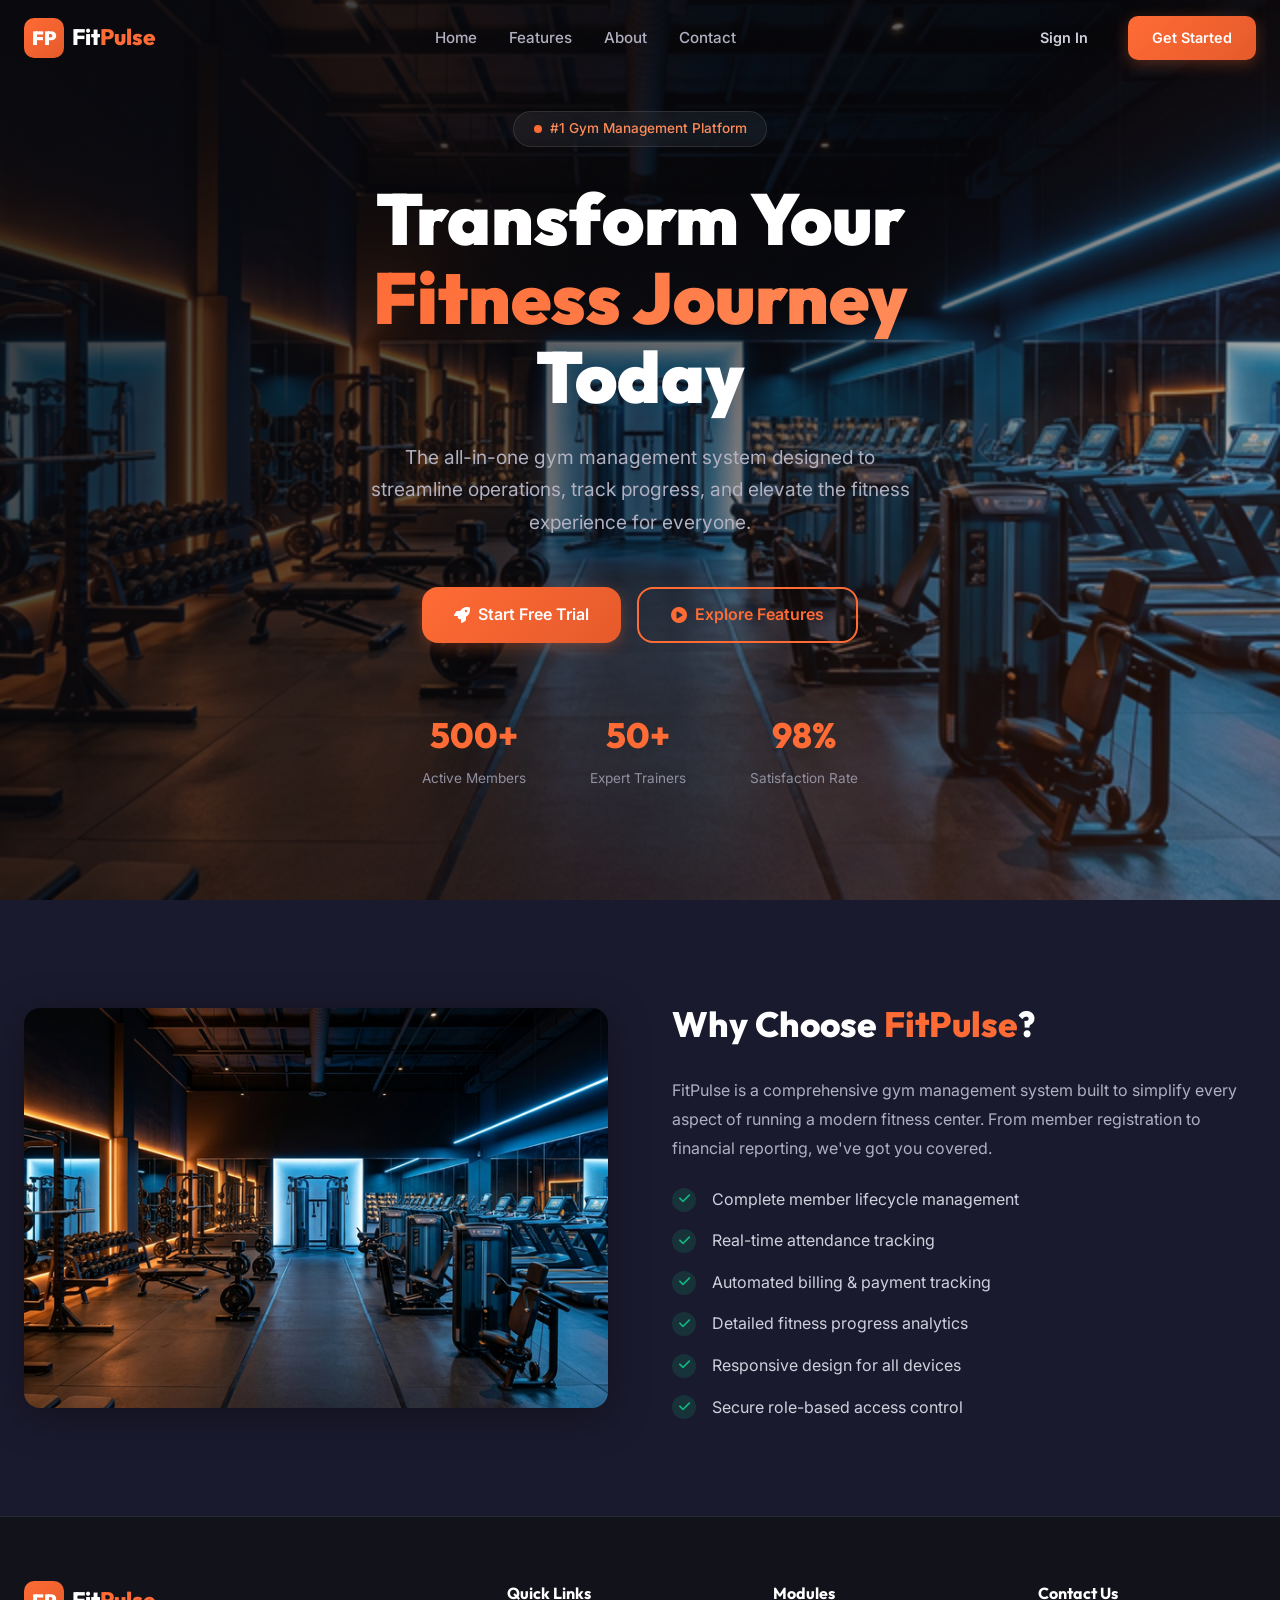
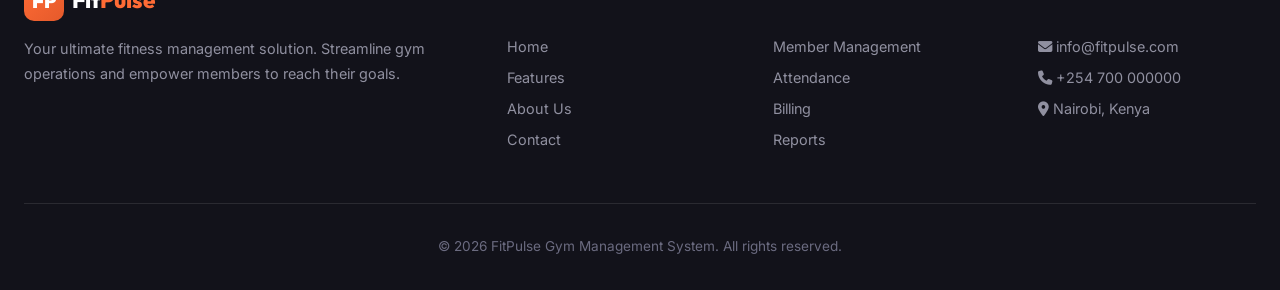
==== index.html @ 8d14059f "On branch main  Initial commit  Changes to be committed: 	new file:   .dockerignore 	new file:   .gi" ====
<!DOCTYPE html>
<html lang="en">

<head>
  <meta charset="UTF-8">
  <meta name="viewport" content="width=device-width, initial-scale=1.0">
  <meta name="description"
    content="FitPulse Gym Management System - Your ultimate fitness management platform. Track attendance, monitor calories, manage billing and more.">
  <title>FitPulse - Gym Management System</title>
  <link rel="stylesheet" href="css/style.css">
  <link rel="stylesheet" href="https://cdnjs.cloudflare.com/ajax/libs/font-awesome/6.5.1/css/all.min.css">
</head>

<body>

  <!-- ========== NAVBAR ========== -->
  <nav class="navbar" id="navbar">
    <div class="container">
      <a href="index.html" class="navbar-brand">
        <div class="logo-icon">FP</div>
        <span>Fit<span class="brand-accent">Pulse</span></span>
      </a>

      <div class="nav-links" id="navLinks">
        <a href="index.html">Home</a>
        <a href="features.html">Features</a>
        <a href="about.html">About</a>
        <a href="contact.html">Contact</a>
      </div>

      <div class="nav-auth" id="navAuth">
        <a href="auth/login.php" class="btn btn-ghost">Sign In</a>
        <a href="auth/register.php" class="btn btn-primary">Get Started</a>
      </div>

      <button class="hamburger" id="hamburger" aria-label="Toggle navigation">
        <span></span>
        <span></span>
        <span></span>
      </button>
    </div>
  </nav>

  <!-- ========== HERO SECTION ========== -->
  <section class="hero" id="home">
    <div class="hero-bg">
      <img src="assets/images/hero-bg.png" alt="Modern gym interior with premium equipment">
    </div>
    <div class="hero-overlay"></div>

    <div class="hero-content">
      <div class="hero-badge">
        <span class="dot"></span>
        #1 Gym Management Platform
      </div>

      <h1>Transform Your <span class="highlight">Fitness Journey</span> Today</h1>

      <p>The all-in-one gym management system designed to streamline operations, track progress, and elevate the fitness
        experience for everyone.</p>

      <div class="hero-buttons">
        <a href="auth/register.php" class="btn btn-primary btn-lg">
          <i class="fas fa-rocket"></i> Start Free Trial
        </a>
        <a href="#features" class="btn btn-outline btn-lg">
          <i class="fas fa-play-circle"></i> Explore Features
        </a>
      </div>

      <div class="hero-stats">
        <div class="hero-stat">
          <div class="number">500+</div>
          <div class="label">Active Members</div>
        </div>
        <div class="hero-stat">
          <div class="number">50+</div>
          <div class="label">Expert Trainers</div>
        </div>
        <div class="hero-stat">
          <div class="number">98%</div>
          <div class="label">Satisfaction Rate</div>
        </div>
      </div>
    </div>
  </section>

  <!-- ========== ABOUT SECTION ========== -->
  <section class="about" id="about">
    <div class="container">
      <div class="about-grid">
        <div class="about-image">
          <img src="assets/images/hero-bg.png" alt="Gym facility">
        </div>
        <div class="about-text">
          <h2>Why Choose <span class="highlight">FitPulse</span>?</h2>
          <p>FitPulse is a comprehensive gym management system built to simplify every aspect of running a modern
            fitness center. From member registration to financial reporting, we've got you covered.</p>

          <div class="about-list">
            <div class="about-list-item">
              <div class="check"><i class="fas fa-check"></i></div>
              <span>Complete member lifecycle management</span>
            </div>
            <div class="about-list-item">
              <div class="check"><i class="fas fa-check"></i></div>
              <span>Real-time attendance tracking</span>
            </div>
            <div class="about-list-item">
              <div class="check"><i class="fas fa-check"></i></div>
              <span>Automated billing & payment tracking</span>
            </div>
            <div class="about-list-item">
              <div class="check"><i class="fas fa-check"></i></div>
              <span>Detailed fitness progress analytics</span>
            </div>
            <div class="about-list-item">
              <div class="check"><i class="fas fa-check"></i></div>
              <span>Responsive design for all devices</span>
            </div>
            <div class="about-list-item">
              <div class="check"><i class="fas fa-check"></i></div>
              <span>Secure role-based access control</span>
            </div>
          </div>
        </div>
      </div>
    </div>
  </section>

  <!-- ========== FOOTER / CONTACT ========== -->
  <footer class="footer" id="contact">
    <div class="container">
      <div class="footer-grid">
        <div class="footer-brand">
          <a href="index.html" class="navbar-brand">
            <div class="logo-icon">FP</div>
            <span>Fit<span class="brand-accent">Pulse</span></span>
          </a>
          <p>Your ultimate fitness management solution. Streamline gym operations and empower members to reach their
            goals.</p>
        </div>

        <div class="footer-col">
          <h4>Quick Links</h4>
          <a href="index.html">Home</a>
          <a href="features.html">Features</a>
          <a href="about.html">About Us</a>
          <a href="contact.html">Contact</a>
        </div>

        <div class="footer-col">
          <h4>Modules</h4>
          <a href="#">Member Management</a>
          <a href="#">Attendance</a>
          <a href="#">Billing</a>
          <a href="#">Reports</a>
        </div>

        <div class="footer-col">
          <h4>Contact Us</h4>
          <a href="#"><i class="fas fa-envelope"></i> info@fitpulse.com</a>
          <a href="#"><i class="fas fa-phone"></i> +254 700 000000</a>
          <a href="#"><i class="fas fa-location-dot"></i> Nairobi, Kenya</a>
        </div>
      </div>

      <div class="footer-bottom">
        <p>&copy; 2026 FitPulse Gym Management System. All rights reserved.</p>
      </div>
    </div>
  </footer>

  <script src="js/main.js"></script>
</body>

</html>
---- css/style.css ----
/* ============================================
   GYM FITNESS MANAGEMENT SYSTEM
   Design System & Global Styles
   ============================================ */

/* ---------- Google Fonts ---------- */
@import url('https://fonts.googleapis.com/css2?family=Inter:wght@300;400;500;600;700;800;900&family=Outfit:wght@400;500;600;700;800;900&display=swap');

/* ---------- CSS Custom Properties ---------- */
:root {
  /* Primary palette */
  --primary: #ff6b35;
  --primary-dark: #e55a2b;
  --primary-light: #ff8c5a;
  --primary-glow: rgba(255, 107, 53, 0.3);

  /* Secondary palette */
  --secondary: #1a1a2e;
  --secondary-light: #16213e;
  --accent: #0f3460;

  /* Neutral palette */
  --dark: #0a0a0f;
  --dark-card: #12121a;
  --dark-surface: #1a1a2e;
  --gray-900: #1e1e2e;
  --gray-800: #2a2a3e;
  --gray-700: #3a3a4e;
  --gray-600: #4a4a5e;
  --gray-500: #6b6b80;
  --gray-400: #9090a0;
  --gray-300: #b0b0c0;
  --gray-200: #d0d0dd;
  --gray-100: #e8e8f0;
  --white: #ffffff;

  /* Status colors */
  --success: #10b981;
  --success-light: rgba(16, 185, 129, 0.15);
  --warning: #f59e0b;
  --warning-light: rgba(245, 158, 11, 0.15);
  --danger: #ef4444;
  --danger-light: rgba(239, 68, 68, 0.15);
  --info: #3b82f6;
  --info-light: rgba(59, 130, 246, 0.15);

  /* Typography */
  --font-display: 'Outfit', sans-serif;
  --font-body: 'Inter', sans-serif;

  /* Spacing */
  --space-xs: 0.25rem;
  --space-sm: 0.5rem;
  --space-md: 1rem;
  --space-lg: 1.5rem;
  --space-xl: 2rem;
  --space-2xl: 3rem;
  --space-3xl: 4rem;

  /* Border radius */
  --radius-sm: 6px;
  --radius-md: 10px;
  --radius-lg: 16px;
  --radius-xl: 24px;
  --radius-full: 50%;

  /* Shadows */
  --shadow-sm: 0 2px 8px rgba(0, 0, 0, 0.15);
  --shadow-md: 0 4px 20px rgba(0, 0, 0, 0.25);
  --shadow-lg: 0 8px 40px rgba(0, 0, 0, 0.35);
  --shadow-glow: 0 0 30px var(--primary-glow);

  /* Transitions */
  --transition-fast: 0.15s ease;
  --transition-base: 0.3s ease;
  --transition-slow: 0.5s ease;

  /* Glass */
  --glass-bg: rgba(255, 255, 255, 0.05);
  --glass-border: rgba(255, 255, 255, 0.1);
  --glass-bg-strong: rgba(255, 255, 255, 0.1);
}

/* ---------- Reset & Base ---------- */
*, *::before, *::after {
  margin: 0;
  padding: 0;
  box-sizing: border-box;
}

html {
  scroll-behavior: smooth;
  font-size: 16px;
}

body {
  font-family: var(--font-body);
  background: var(--dark);
  color: var(--gray-200);
  line-height: 1.6;
  overflow-x: hidden;
  -webkit-font-smoothing: antialiased;
}

a {
  text-decoration: none;
  color: inherit;
  transition: color var(--transition-fast);
}

img {
  max-width: 100%;
  display: block;
}

ul, ol {
  list-style: none;
}

button {
  cursor: pointer;
  border: none;
  outline: none;
  font-family: var(--font-body);
}

input, select, textarea {
  font-family: var(--font-body);
  outline: none;
}

/* ---------- Utility Classes ---------- */
.container {
  max-width: 1280px;
  margin: 0 auto;
  padding: 0 var(--space-lg);
}

.section-title {
  font-family: var(--font-display);
  font-size: 2.5rem;
  font-weight: 800;
  text-align: center;
  margin-bottom: var(--space-md);
  background: linear-gradient(135deg, var(--white), var(--primary-light));
  -webkit-background-clip: text;
  -webkit-text-fill-color: transparent;
  background-clip: text;
}

.section-subtitle {
  text-align: center;
  color: var(--gray-400);
  max-width: 600px;
  margin: 0 auto var(--space-3xl);
  font-size: 1.05rem;
}

/* ---------- NAVBAR ---------- */
.navbar {
  position: fixed;
  top: 0;
  left: 0;
  width: 100%;
  z-index: 1000;
  padding: var(--space-md) 0;
  transition: background var(--transition-base), padding var(--transition-base), box-shadow var(--transition-base);
}

.navbar.scrolled {
  background: rgba(10, 10, 15, 0.95);
  backdrop-filter: blur(20px);
  padding: var(--space-sm) 0;
  box-shadow: 0 2px 20px rgba(0, 0, 0, 0.5);
}

.navbar .container {
  display: flex;
  align-items: center;
  justify-content: space-between;
}

.navbar-brand {
  display: flex;
  align-items: center;
  gap: var(--space-sm);
}

.navbar-brand .logo-icon {
  width: 40px;
  height: 40px;
  background: linear-gradient(135deg, var(--primary), var(--primary-dark));
  border-radius: var(--radius-md);
  display: flex;
  align-items: center;
  justify-content: center;
  font-size: 1.2rem;
  color: var(--white);
  font-weight: 900;
  font-family: var(--font-display);
}

.navbar-brand span {
  font-family: var(--font-display);
  font-size: 1.4rem;
  font-weight: 800;
  color: var(--white);
}

.navbar-brand .brand-accent {
  color: var(--primary);
}

.nav-links {
  display: flex;
  align-items: center;
  gap: var(--space-xl);
}

.nav-links a {
  color: var(--gray-300);
  font-size: 0.95rem;
  font-weight: 500;
  position: relative;
  padding: var(--space-xs) 0;
}

.nav-links a::after {
  content: '';
  position: absolute;
  bottom: -2px;
  left: 0;
  width: 0;
  height: 2px;
  background: var(--primary);
  transition: width var(--transition-base);
}

.nav-links a:hover {
  color: var(--white);
}

.nav-links a:hover::after {
  width: 100%;
}

.nav-auth {
  display: flex;
  align-items: center;
  gap: var(--space-md);
}

.btn {
  display: inline-flex;
  align-items: center;
  justify-content: center;
  gap: var(--space-sm);
  padding: 0.65rem 1.5rem;
  border-radius: var(--radius-md);
  font-weight: 600;
  font-size: 0.9rem;
  transition: all var(--transition-base);
  white-space: nowrap;
}

.btn-ghost {
  color: var(--gray-200);
  background: transparent;
}

.btn-ghost:hover {
  color: var(--white);
  background: var(--glass-bg);
}

.btn-primary {
  background: linear-gradient(135deg, var(--primary), var(--primary-dark));
  color: var(--white);
  box-shadow: 0 4px 15px var(--primary-glow);
}

.btn-primary:hover {
  transform: translateY(-2px);
  box-shadow: 0 6px 25px var(--primary-glow);
}

.btn-outline {
  border: 2px solid var(--primary);
  color: var(--primary);
  background: transparent;
}

.btn-outline:hover {
  background: var(--primary);
  color: var(--white);
  transform: translateY(-2px);
}

.btn-lg {
  padding: 0.85rem 2rem;
  font-size: 1rem;
  border-radius: var(--radius-lg);
}

.btn-sm {
  padding: 0.45rem 1rem;
  font-size: 0.85rem;
}

.btn-success {
  background: var(--success);
  color: var(--white);
}

.btn-success:hover {
  background: #0d9668;
  transform: translateY(-1px);
}

.btn-danger {
  background: var(--danger);
  color: var(--white);
}

.btn-danger:hover {
  background: #dc2626;
  transform: translateY(-1px);
}

.btn-warning {
  background: var(--warning);
  color: var(--dark);
}

.btn-icon {
  width: 38px;
  height: 38px;
  padding: 0;
  border-radius: var(--radius-sm);
  background: var(--glass-bg);
  color: var(--gray-300);
  border: 1px solid var(--glass-border);
}

.btn-icon:hover {
  background: var(--glass-bg-strong);
  color: var(--white);
}

/* Hamburger */
.hamburger {
  display: none;
  flex-direction: column;
  gap: 5px;
  background: none;
  padding: var(--space-sm);
}

.hamburger span {
  width: 24px;
  height: 2px;
  background: var(--white);
  transition: all var(--transition-base);
}

.hamburger.active span:nth-child(1) {
  transform: rotate(45deg) translate(5px, 5px);
}

.hamburger.active span:nth-child(2) {
  opacity: 0;
}

.hamburger.active span:nth-child(3) {
  transform: rotate(-45deg) translate(5px, -5px);
}

/* ---------- HERO SECTION ---------- */
.hero {
  position: relative;
  min-height: 100vh;
  display: flex;
  align-items: center;
  justify-content: center;
  overflow: hidden;
}

.hero-bg {
  position: absolute;
  top: 0;
  left: 0;
  width: 100%;
  height: 100%;
  z-index: 0;
}

.hero-bg img {
  width: 100%;
  height: 100%;
  object-fit: cover;
}

.hero-overlay {
  position: absolute;
  top: 0;
  left: 0;
  width: 100%;
  height: 100%;
  background: linear-gradient(
    135deg,
    rgba(10, 10, 15, 0.85) 0%,
    rgba(10, 10, 15, 0.6) 50%,
    rgba(255, 107, 53, 0.15) 100%
  );
  z-index: 1;
}

.hero-content {
  position: relative;
  z-index: 2;
  text-align: center;
  max-width: 800px;
  padding: 0 var(--space-lg);
  animation: fadeInUp 1s ease;
}

.hero-badge {
  display: inline-flex;
  align-items: center;
  gap: var(--space-sm);
  background: var(--glass-bg);
  backdrop-filter: blur(10px);
  border: 1px solid var(--glass-border);
  padding: 0.4rem 1.2rem;
  border-radius: var(--radius-xl);
  font-size: 0.85rem;
  color: var(--primary-light);
  margin-bottom: var(--space-xl);
  font-weight: 500;
}

.hero-badge .dot {
  width: 8px;
  height: 8px;
  background: var(--primary);
  border-radius: 50%;
  animation: pulse 2s infinite;
}

.hero h1 {
  font-family: var(--font-display);
  font-size: 4.5rem;
  font-weight: 900;
  line-height: 1.1;
  margin-bottom: var(--space-lg);
  color: var(--white);
}

.hero h1 .highlight {
  background: linear-gradient(135deg, var(--primary), var(--primary-light));
  -webkit-background-clip: text;
  -webkit-text-fill-color: transparent;
  background-clip: text;
}

.hero p {
  font-size: 1.2rem;
  color: var(--gray-300);
  max-width: 550px;
  margin: 0 auto var(--space-2xl);
  line-height: 1.7;
}

.hero-buttons {
  display: flex;
  gap: var(--space-md);
  justify-content: center;
  flex-wrap: wrap;
}

.hero-stats {
  display: flex;
  gap: var(--space-3xl);
  justify-content: center;
  margin-top: var(--space-3xl);
}

.hero-stat {
  text-align: center;
}

.hero-stat .number {
  font-family: var(--font-display);
  font-size: 2.2rem;
  font-weight: 800;
  color: var(--primary);
}

.hero-stat .label {
  font-size: 0.85rem;
  color: var(--gray-400);
  margin-top: var(--space-xs);
}

/* ---------- FEATURES SECTION ---------- */
.features {
  padding: 6rem 0;
  background: var(--dark);
}

.features-grid {
  display: grid;
  grid-template-columns: repeat(3, 1fr);
  gap: var(--space-xl);
}

.feature-card {
  background: var(--dark-card);
  border: 1px solid var(--glass-border);
  border-radius: var(--radius-lg);
  padding: var(--space-2xl);
  transition: all var(--transition-base);
  position: relative;
  overflow: hidden;
}

.feature-card::before {
  content: '';
  position: absolute;
  top: 0;
  left: 0;
  width: 100%;
  height: 3px;
  background: linear-gradient(90deg, var(--primary), transparent);
  opacity: 0;
  transition: opacity var(--transition-base);
}

.feature-card:hover {
  transform: translateY(-5px);
  border-color: rgba(255, 107, 53, 0.3);
  box-shadow: var(--shadow-lg);
}

.feature-card:hover::before {
  opacity: 1;
}

.feature-icon {
  width: 56px;
  height: 56px;
  background: linear-gradient(135deg, var(--primary), var(--primary-dark));
  border-radius: var(--radius-md);
  display: flex;
  align-items: center;
  justify-content: center;
  font-size: 1.5rem;
  margin-bottom: var(--space-lg);
  box-shadow: 0 4px 15px var(--primary-glow);
}

.feature-card h3 {
  font-family: var(--font-display);
  font-size: 1.3rem;
  font-weight: 700;
  color: var(--white);
  margin-bottom: var(--space-sm);
}

.feature-card p {
  color: var(--gray-400);
  font-size: 0.95rem;
  line-height: 1.6;
}

/* ---------- ABOUT SECTION ---------- */
.about {
  padding: 6rem 0;
  background: var(--secondary);
}

.about-grid {
  display: grid;
  grid-template-columns: 1fr 1fr;
  gap: var(--space-3xl);
  align-items: center;
}

.about-image {
  border-radius: var(--radius-lg);
  overflow: hidden;
  box-shadow: var(--shadow-lg);
}

.about-image img {
  width: 100%;
  height: 400px;
  object-fit: cover;
}

.about-text h2 {
  font-family: var(--font-display);
  font-size: 2.2rem;
  font-weight: 800;
  color: var(--white);
  margin-bottom: var(--space-lg);
}

.about-text h2 .highlight {
  color: var(--primary);
}

.about-text p {
  color: var(--gray-300);
  line-height: 1.8;
  margin-bottom: var(--space-lg);
}

.about-list {
  display: grid;
  gap: var(--space-md);
}

.about-list-item {
  display: flex;
  align-items: center;
  gap: var(--space-md);
  color: var(--gray-200);
}

.about-list-item .check {
  width: 24px;
  height: 24px;
  background: var(--success-light);
  border-radius: var(--radius-full);
  display: flex;
  align-items: center;
  justify-content: center;
  color: var(--success);
  font-size: 0.8rem;
  flex-shrink: 0;
}

/* ---------- CONTACT / FOOTER ---------- */
.footer {
  padding: 4rem 0 2rem;
  background: var(--dark-card);
  border-top: 1px solid var(--glass-border);
}

.footer-grid {
  display: grid;
  grid-template-columns: 2fr 1fr 1fr 1fr;
  gap: var(--space-2xl);
  margin-bottom: var(--space-2xl);
}

.footer-brand p {
  color: var(--gray-400);
  margin-top: var(--space-md);
  line-height: 1.7;
  font-size: 0.9rem;
}

.footer-col h4 {
  font-family: var(--font-display);
  font-size: 1rem;
  font-weight: 700;
  color: var(--white);
  margin-bottom: var(--space-lg);
}

.footer-col a {
  display: block;
  color: var(--gray-400);
  padding: var(--space-xs) 0;
  font-size: 0.9rem;
}

.footer-col a:hover {
  color: var(--primary);
}

.footer-bottom {
  text-align: center;
  padding-top: var(--space-xl);
  border-top: 1px solid var(--glass-border);
  color: var(--gray-500);
  font-size: 0.85rem;
}

/* ---------- AUTH PAGES ---------- */
.auth-page {
  min-height: 100vh;
  display: flex;
  align-items: center;
  justify-content: center;
  background: var(--dark);
  padding: var(--space-xl);
  position: relative;
}

.auth-page::before {
  content: '';
  position: absolute;
  top: 0;
  right: 0;
  width: 50%;
  height: 100%;
  background: linear-gradient(135deg, rgba(255, 107, 53, 0.05), rgba(255, 107, 53, 0.02));
  clip-path: polygon(20% 0, 100% 0, 100% 100%, 0 100%);
}

.auth-card {
  background: var(--dark-card);
  border: 1px solid var(--glass-border);
  border-radius: var(--radius-xl);
  padding: var(--space-3xl);
  width: 100%;
  max-width: 480px;
  position: relative;
  z-index: 1;
  box-shadow: var(--shadow-lg);
}

.auth-card .auth-header {
  text-align: center;
  margin-bottom: var(--space-2xl);
}

.auth-card .auth-logo {
  width: 50px;
  height: 50px;
  background: linear-gradient(135deg, var(--primary), var(--primary-dark));
  border-radius: var(--radius-md);
  display: flex;
  align-items: center;
  justify-content: center;
  font-size: 1.5rem;
  color: var(--white);
  font-weight: 900;
  font-family: var(--font-display);
  margin: 0 auto var(--space-lg);
}

.auth-card h2 {
  font-family: var(--font-display);
  font-size: 1.8rem;
  font-weight: 800;
  color: var(--white);
  margin-bottom: var(--space-sm);
}

.auth-card .auth-subtitle {
  color: var(--gray-400);
  font-size: 0.95rem;
}

.form-group {
  margin-bottom: var(--space-lg);
}

.form-group label {
  display: block;
  font-size: 0.85rem;
  font-weight: 600;
  color: var(--gray-300);
  margin-bottom: var(--space-sm);
}

.form-control {
  width: 100%;
  padding: 0.75rem 1rem;
  background: var(--gray-900);
  border: 1px solid var(--gray-700);
  border-radius: var(--radius-md);
  color: var(--white);
  font-size: 0.95rem;
  transition: all var(--transition-fast);
}

.form-control:focus {
  border-color: var(--primary);
  box-shadow: 0 0 0 3px var(--primary-glow);
}

.form-control::placeholder {
  color: var(--gray-500);
}

select.form-control {
  appearance: none;
  background-image: url("data:image/svg+xml,%3Csvg xmlns='http://www.w3.org/2000/svg' width='12' height='12' fill='%236b6b80' viewBox='0 0 16 16'%3E%3Cpath d='M8 11L3 6h10l-5 5z'/%3E%3C/svg%3E");
  background-repeat: no-repeat;
  background-position: right 1rem center;
  padding-right: 2.5rem;
}

.form-row {
  display: grid;
  grid-template-columns: 1fr 1fr;
  gap: var(--space-md);
}

.form-footer {
  display: flex;
  justify-content: space-between;
  align-items: center;
  margin-bottom: var(--space-lg);
  font-size: 0.85rem;
}

.form-footer a {
  color: var(--primary);
  font-weight: 500;
}

.form-footer a:hover {
  color: var(--primary-light);
}

.auth-btn {
  width: 100%;
  padding: 0.85rem;
  border-radius: var(--radius-md);
  font-size: 1rem;
  font-weight: 700;
}

.auth-divider {
  text-align: center;
  margin: var(--space-xl) 0;
  color: var(--gray-500);
  font-size: 0.85rem;
  position: relative;
}

.auth-divider::before,
.auth-divider::after {
  content: '';
  position: absolute;
  top: 50%;
  width: 40%;
  height: 1px;
  background: var(--gray-700);
}

.auth-divider::before { left: 0; }
.auth-divider::after { right: 0; }

.auth-alt {
  text-align: center;
  color: var(--gray-400);
  font-size: 0.9rem;
}

.auth-alt a {
  color: var(--primary);
  font-weight: 600;
}

/* Alert messages */
.alert {
  padding: 0.75rem 1rem;
  border-radius: var(--radius-md);
  margin-bottom: var(--space-lg);
  font-size: 0.9rem;
  font-weight: 500;
  display: flex;
  align-items: center;
  gap: var(--space-sm);
}

.alert-success {
  background: var(--success-light);
  color: var(--success);
  border: 1px solid rgba(16, 185, 129, 0.3);
}

.alert-danger {
  background: var(--danger-light);
  color: var(--danger);
  border: 1px solid rgba(239, 68, 68, 0.3);
}

.alert-warning {
  background: var(--warning-light);
  color: var(--warning);
  border: 1px solid rgba(245, 158, 11, 0.3);
}

.alert-info {
  background: var(--info-light);
  color: var(--info);
  border: 1px solid rgba(59, 130, 246, 0.3);
}

/* ---------- DASHBOARD LAYOUT ---------- */
.dashboard {
  display: flex;
  min-height: 100vh;
}

.sidebar {
  width: 260px;
  background: var(--dark-card);
  border-right: 1px solid var(--glass-border);
  padding: var(--space-lg) 0;
  position: fixed;
  top: 0;
  left: 0;
  height: 100vh;
  overflow-y: auto;
  z-index: 100;
  transition: transform var(--transition-base);
}

.sidebar-brand {
  display: flex;
  align-items: center;
  gap: var(--space-sm);
  padding: 0 var(--space-lg);
  margin-bottom: var(--space-2xl);
}

.sidebar-brand .logo-icon {
  width: 36px;
  height: 36px;
  background: linear-gradient(135deg, var(--primary), var(--primary-dark));
  border-radius: var(--radius-sm);
  display: flex;
  align-items: center;
  justify-content: center;
  color: var(--white);
  font-weight: 900;
  font-family: var(--font-display);
  font-size: 1rem;
}

.sidebar-brand span {
  font-family: var(--font-display);
  font-weight: 700;
  color: var(--white);
  font-size: 1.1rem;
}

.sidebar-menu {
  padding: 0 var(--space-md);
}

.sidebar-label {
  font-size: 0.7rem;
  text-transform: uppercase;
  letter-spacing: 1.5px;
  color: var(--gray-500);
  padding: var(--space-md) var(--space-md) var(--space-sm);
  font-weight: 600;
}

.sidebar-link {
  display: flex;
  align-items: center;
  gap: var(--space-md);
  padding: 0.7rem var(--space-md);
  border-radius: var(--radius-md);
  color: var(--gray-400);
  font-size: 0.9rem;
  font-weight: 500;
  transition: all var(--transition-fast);
  margin-bottom: 2px;
}

.sidebar-link:hover {
  background: var(--glass-bg);
  color: var(--white);
}

.sidebar-link.active {
  background: linear-gradient(135deg, rgba(255, 107, 53, 0.15), rgba(255, 107, 53, 0.05));
  color: var(--primary);
  font-weight: 600;
}

.sidebar-link .icon {
  width: 20px;
  text-align: center;
  font-size: 1rem;
}

.sidebar-footer {
  position: absolute;
  bottom: 0;
  left: 0;
  width: 100%;
  padding: var(--space-lg);
  border-top: 1px solid var(--glass-border);
}

.sidebar-user {
  display: flex;
  align-items: center;
  gap: var(--space-md);
}

.sidebar-user .avatar {
  width: 36px;
  height: 36px;
  background: linear-gradient(135deg, var(--primary), var(--primary-dark));
  border-radius: var(--radius-full);
  display: flex;
  align-items: center;
  justify-content: center;
  color: var(--white);
  font-weight: 700;
  font-size: 0.85rem;
}

.sidebar-user .user-info .name {
  font-size: 0.85rem;
  font-weight: 600;
  color: var(--white);
}

.sidebar-user .user-info .role {
  font-size: 0.75rem;
  color: var(--gray-500);
}

/* Main Content */
.main-content {
  flex: 1;
  margin-left: 260px;
  padding: var(--space-xl) var(--space-2xl);
  min-height: 100vh;
}

.main-header {
  display: flex;
  align-items: center;
  justify-content: space-between;
  margin-bottom: var(--space-2xl);
}

.main-header h1 {
  font-family: var(--font-display);
  font-size: 1.8rem;
  font-weight: 800;
  color: var(--white);
}

.main-header p {
  color: var(--gray-400);
  font-size: 0.9rem;
  margin-top: var(--space-xs);
}

.sidebar-toggle {
  display: none;
  width: 40px;
  height: 40px;
  background: var(--dark-card);
  border: 1px solid var(--glass-border);
  border-radius: var(--radius-sm);
  color: var(--white);
  font-size: 1.2rem;
  align-items: center;
  justify-content: center;
  cursor: pointer;
}

/* ---------- DASHBOARD CARDS ---------- */
.stats-grid {
  display: grid;
  grid-template-columns: repeat(4, 1fr);
  gap: var(--space-lg);
  margin-bottom: var(--space-2xl);
}

.stat-card {
  background: var(--dark-card);
  border: 1px solid var(--glass-border);
  border-radius: var(--radius-lg);
  padding: var(--space-xl);
  transition: all var(--transition-base);
}

.stat-card:hover {
  transform: translateY(-3px);
  box-shadow: var(--shadow-md);
}

.stat-card .stat-header {
  display: flex;
  align-items: center;
  justify-content: space-between;
  margin-bottom: var(--space-md);
}

.stat-card .stat-icon {
  width: 44px;
  height: 44px;
  border-radius: var(--radius-md);
  display: flex;
  align-items: center;
  justify-content: center;
  font-size: 1.2rem;
}

.stat-icon.orange {
  background: rgba(255, 107, 53, 0.15);
  color: var(--primary);
}

.stat-icon.green {
  background: var(--success-light);
  color: var(--success);
}

.stat-icon.blue {
  background: var(--info-light);
  color: var(--info);
}

.stat-icon.yellow {
  background: var(--warning-light);
  color: var(--warning);
}

.stat-card .stat-value {
  font-family: var(--font-display);
  font-size: 2rem;
  font-weight: 800;
  color: var(--white);
}

.stat-card .stat-label {
  font-size: 0.85rem;
  color: var(--gray-400);
  margin-top: var(--space-xs);
}

.stat-card .stat-change {
  font-size: 0.8rem;
  font-weight: 600;
  margin-top: var(--space-sm);
}

.stat-change.positive {
  color: var(--success);
}

.stat-change.negative {
  color: var(--danger);
}

/* ---------- DATA TABLE ---------- */
.card {
  background: var(--dark-card);
  border: 1px solid var(--glass-border);
  border-radius: var(--radius-lg);
  overflow: hidden;
}

.card-header {
  display: flex;
  align-items: center;
  justify-content: space-between;
  padding: var(--space-lg) var(--space-xl);
  border-bottom: 1px solid var(--glass-border);
}

.card-header h3 {
  font-family: var(--font-display);
  font-size: 1.1rem;
  font-weight: 700;
  color: var(--white);
}

.card-body {
  padding: var(--space-xl);
}

.card-body.no-padding {
  padding: 0;
}

.data-table {
  width: 100%;
  border-collapse: collapse;
}

.data-table th {
  text-align: left;
  padding: 0.85rem var(--space-xl);
  font-size: 0.8rem;
  font-weight: 600;
  text-transform: uppercase;
  letter-spacing: 0.5px;
  color: var(--gray-400);
  background: var(--gray-900);
  border-bottom: 1px solid var(--glass-border);
}

.data-table td {
  padding: 0.85rem var(--space-xl);
  font-size: 0.9rem;
  color: var(--gray-200);
  border-bottom: 1px solid rgba(255, 255, 255, 0.04);
}

.data-table tbody tr:hover {
  background: var(--glass-bg);
}

.data-table .user-cell {
  display: flex;
  align-items: center;
  gap: var(--space-md);
}

.data-table .user-avatar {
  width: 34px;
  height: 34px;
  border-radius: var(--radius-full);
  background: linear-gradient(135deg, var(--primary), var(--primary-dark));
  display: flex;
  align-items: center;
  justify-content: center;
  color: var(--white);
  font-weight: 700;
  font-size: 0.8rem;
}

.badge {
  display: inline-flex;
  align-items: center;
  padding: 0.25rem 0.75rem;
  border-radius: var(--radius-xl);
  font-size: 0.75rem;
  font-weight: 600;
}

.badge-success { background: var(--success-light); color: var(--success); }
.badge-warning { background: var(--warning-light); color: var(--warning); }
.badge-danger { background: var(--danger-light); color: var(--danger); }
.badge-info { background: var(--info-light); color: var(--info); }

/* Search & Filters */
.search-bar {
  display: flex;
  align-items: center;
  gap: var(--space-md);
}

.search-input {
  display: flex;
  align-items: center;
  gap: var(--space-sm);
  background: var(--gray-900);
  border: 1px solid var(--gray-700);
  border-radius: var(--radius-md);
  padding: 0.5rem 1rem;
}

.search-input input {
  background: none;
  border: none;
  color: var(--white);
  font-size: 0.9rem;
  width: 200px;
}

.search-input .icon {
  color: var(--gray-500);
}

/* ---------- MODAL ---------- */
.modal-overlay {
  display: none;
  position: fixed;
  top: 0;
  left: 0;
  width: 100%;
  height: 100%;
  background: rgba(0, 0, 0, 0.7);
  backdrop-filter: blur(5px);
  z-index: 1000;
  align-items: center;
  justify-content: center;
}

.modal-overlay.active {
  display: flex;
}

.modal {
  background: var(--dark-card);
  border: 1px solid var(--glass-border);
  border-radius: var(--radius-xl);
  width: 100%;
  max-width: 550px;
  max-height: 90vh;
  overflow-y: auto;
  box-shadow: var(--shadow-lg);
}

.modal-header {
  display: flex;
  align-items: center;
  justify-content: space-between;
  padding: var(--space-xl);
  border-bottom: 1px solid var(--glass-border);
}

.modal-header h3 {
  font-family: var(--font-display);
  font-size: 1.2rem;
  font-weight: 700;
  color: var(--white);
}

.modal-close {
  width: 32px;
  height: 32px;
  display: flex;
  align-items: center;
  justify-content: center;
  background: var(--glass-bg);
  border-radius: var(--radius-sm);
  color: var(--gray-400);
  cursor: pointer;
  border: none;
  font-size: 1.1rem;
  transition: all var(--transition-fast);
}

.modal-close:hover {
  background: var(--danger);
  color: var(--white);
}

.modal-body {
  padding: var(--space-xl);
}

.modal-footer {
  display: flex;
  justify-content: flex-end;
  gap: var(--space-md);
  padding: var(--space-lg) var(--space-xl);
  border-top: 1px solid var(--glass-border);
}

/* ---------- CHARTS CONTAINER ---------- */
.charts-grid {
  display: grid;
  grid-template-columns: repeat(2, 1fr);
  gap: var(--space-xl);
  margin-bottom: var(--space-2xl);
}

.chart-container {
  padding: var(--space-lg);
}

/* ---------- PAGINATION ---------- */
.pagination {
  display: flex;
  justify-content: center;
  align-items: center;
  gap: var(--space-sm);
  padding: var(--space-xl);
}

.pagination button {
  width: 36px;
  height: 36px;
  border-radius: var(--radius-sm);
  background: var(--glass-bg);
  border: 1px solid var(--glass-border);
  color: var(--gray-400);
  font-size: 0.85rem;
  transition: all var(--transition-fast);
}

.pagination button:hover,
.pagination button.active {
  background: var(--primary);
  color: var(--white);
  border-color: var(--primary);
}

/* ---------- ANIMATIONS ---------- */
@keyframes fadeInUp {
  from {
    opacity: 0;
    transform: translateY(30px);
  }
  to {
    opacity: 1;
    transform: translateY(0);
  }
}

@keyframes fadeIn {
  from { opacity: 0; }
  to { opacity: 1; }
}

@keyframes pulse {
  0%, 100% { opacity: 1; }
  50% { opacity: 0.4; }
}

@keyframes slideInLeft {
  from {
    opacity: 0;
    transform: translateX(-20px);
  }
  to {
    opacity: 1;
    transform: translateX(0);
  }
}

.animate-in {
  animation: fadeInUp 0.6s ease forwards;
  opacity: 0;
}

/* ---------- RESPONSIVE ---------- */
@media (max-width: 1200px) {
  .stats-grid {
    grid-template-columns: repeat(2, 1fr);
  }
  .charts-grid {
    grid-template-columns: 1fr;
  }
}

@media (max-width: 992px) {
  .features-grid {
    grid-template-columns: repeat(2, 1fr);
  }
  .about-grid {
    grid-template-columns: 1fr;
    text-align: center;
  }
  .footer-grid {
    grid-template-columns: 1fr 1fr;
    gap: var(--space-xl);
  }
  .hero h1 {
    font-size: 3.2rem;
  }
  /* Dashboard responsive */
  .sidebar {
    transform: translateX(-100%);
  }
  .sidebar.active {
    transform: translateX(0);
  }
  .main-content {
    margin-left: 0;
    padding: var(--space-lg);
  }
  .sidebar-toggle {
    display: flex;
  }
}

@media (max-width: 768px) {
  .nav-links, .nav-auth {
    display: none;
  }
  .hamburger {
    display: flex;
  }
  .nav-links.active {
    display: flex;
    flex-direction: column;
    position: absolute;
    top: 100%;
    left: 0;
    width: 100%;
    background: rgba(10, 10, 15, 0.98);
    backdrop-filter: blur(20px);
    padding: var(--space-xl) var(--space-xl) var(--space-sm);
    gap: var(--space-lg);
    border-bottom: none;
  }
  .nav-auth.active {
    display: flex;
    flex-direction: column;
    position: absolute;
    top: 100%;
    left: 0;
    width: 100%;
    background: rgba(10, 10, 15, 0.98);
    backdrop-filter: blur(20px);
    padding: var(--space-sm) var(--space-xl) var(--space-xl);
    gap: var(--space-sm);
    border-bottom: 1px solid var(--glass-border);
    margin-top: 0;
    z-index: 999;
  }
  .nav-links.active ~ .nav-auth.active {
    top: auto;
  }
  .hero h1 {
    font-size: 2.5rem;
  }
  .hero p {
    font-size: 1rem;
  }
  .hero-stats {
    gap: var(--space-xl);
  }
  .hero-stat .number {
    font-size: 1.6rem;
  }
  .features-grid {
    grid-template-columns: 1fr;
  }
  .section-title {
    font-size: 2rem;
  }
  .stats-grid {
    grid-template-columns: 1fr;
  }
  .footer-grid {
    grid-template-columns: 1fr;
  }
  .form-row {
    grid-template-columns: 1fr;
  }
  .main-header {
    flex-wrap: wrap;
    gap: var(--space-md);
  }
  .data-table {
    font-size: 0.8rem;
  }
  .data-table th, .data-table td {
    padding: 0.7rem var(--space-md);
  }
}

@media (max-width: 480px) {
  .hero h1 {
    font-size: 2rem;
  }
  .hero-buttons {
    flex-direction: column;
    align-items: center;
  }
  .hero-stats {
    flex-direction: column;
    gap: var(--space-lg);
  }
  .auth-card {
    padding: var(--space-xl);
  }
}

/* ---------- STEP WIZARD (Forgot Password) ---------- */
.step-wizard {
  display: flex;
  justify-content: center;
  gap: var(--space-xl);
  margin-bottom: var(--space-2xl);
}

.step {
  display: flex;
  align-items: center;
  gap: var(--space-sm);
  color: var(--gray-500);
  font-size: 0.85rem;
  font-weight: 500;
}

.step .step-number {
  width: 28px;
  height: 28px;
  border-radius: var(--radius-full);
  border: 2px solid var(--gray-600);
  display: flex;
  align-items: center;
  justify-content: center;
  font-size: 0.8rem;
  font-weight: 700;
}

.step.active .step-number {
  background: var(--primary);
  border-color: var(--primary);
  color: var(--white);
}

.step.active {
  color: var(--white);
}

.step.completed .step-number {
  background: var(--success);
  border-color: var(--success);
  color: var(--white);
}

.step-content {
  display: none;
}

.step-content.active {
  display: block;
  animation: fadeIn 0.4s ease;
}

/* ---------- MISC ---------- */
.text-center { text-align: center; }
.text-right { text-align: right; }
.mt-1 { margin-top: var(--space-md); }
.mt-2 { margin-top: var(--space-xl); }
.mb-1 { margin-bottom: var(--space-md); }
.mb-2 { margin-bottom: var(--space-xl); }
.d-flex { display: flex; }
.align-center { align-items: center; }
.justify-between { justify-content: space-between; }
.gap-1 { gap: var(--space-md); }
.gap-2 { gap: var(--space-xl); }
.w-full { width: 100%; }

.empty-state {
  text-align: center;
  padding: var(--space-3xl);
  color: var(--gray-500);
}

.empty-state .icon {
  font-size: 3rem;
  margin-bottom: var(--space-lg);
  opacity: 0.5;
}

.empty-state h3 {
  color: var(--gray-300);
  font-family: var(--font-display);
  margin-bottom: var(--space-sm);
}

/* ============================================
   SUBPAGES — About, Features, Contact
   ============================================ */

/* ---------- Active Nav Link ---------- */
.nav-active {
  color: var(--primary) !important;
}
.nav-active::after {
  width: 100% !important;
}

/* ---------- PAGE HERO (shared base) ---------- */
.page-hero {
  position: relative;
  min-height: 55vh;
  display: flex;
  align-items: center;
  justify-content: center;
  overflow: hidden;
}
.page-hero-sm {
  min-height: 45vh;
}
.page-hero-bg {
  position: absolute;
  top: 0; left: 0;
  width: 100%; height: 100%;
  z-index: 0;
}
.page-hero-bg img {
  width: 100%; height: 100%;
  object-fit: cover;
}
.page-hero-overlay {
  position: absolute;
  top: 0; left: 0;
  width: 100%; height: 100%;
  background: linear-gradient(
    135deg,
    rgba(10,10,15,0.88) 0%,
    rgba(10,10,15,0.7) 50%,
    rgba(255,107,53,0.12) 100%
  );
  z-index: 1;
}
.page-hero-content {
  position: relative;
  z-index: 2;
  text-align: center;
  max-width: 700px;
  padding: 6rem var(--space-lg) 3rem;
  animation: fadeInUp 0.8s ease;
}
.page-hero-content h1 {
  font-family: var(--font-display);
  font-size: 3.5rem;
  font-weight: 900;
  color: var(--white);
  margin-bottom: var(--space-md);
  line-height: 1.15;
}
.page-hero-content h1 .highlight {
  background: linear-gradient(135deg, var(--primary), var(--primary-light));
  -webkit-background-clip: text;
  -webkit-text-fill-color: transparent;
  background-clip: text;
}
.page-hero-content p {
  font-size: 1.1rem;
  color: var(--gray-300);
  line-height: 1.7;
}

/* ---------- UNIQUE PAGE HERO BACKGROUNDS ---------- */
/* Features page — deep purple to warm orange */
.page-hero--features {
  background: linear-gradient(
    135deg,
    #0f0c29 0%,
    #302b63 40%,
    #24243e 70%,
    rgba(255,107,53,0.25) 100%
  );
}
.page-hero--features .page-hero-overlay {
  background: linear-gradient(
    160deg,
    rgba(15,12,41,0.6) 0%,
    rgba(48,43,99,0.4) 40%,
    rgba(255,107,53,0.08) 100%
  );
}

/* About page — teal to dark */
.page-hero--about {
  background: linear-gradient(
    135deg,
    #0a0a0f 0%,
    #0d3b3b 35%,
    #1a4a4a 60%,
    rgba(16,185,129,0.2) 100%
  );
}
.page-hero--about .page-hero-overlay {
  background: linear-gradient(
    160deg,
    rgba(10,10,15,0.5) 0%,
    rgba(13,59,59,0.3) 40%,
    rgba(16,185,129,0.06) 100%
  );
}

/* Contact page — steel-blue to dark */
.page-hero--contact {
  background: linear-gradient(
    135deg,
    #0a0a0f 0%,
    #0f2027 30%,
    #203a43 55%,
    rgba(59,130,246,0.2) 100%
  );
}
.page-hero--contact .page-hero-overlay {
  background: linear-gradient(
    160deg,
    rgba(10,10,15,0.5) 0%,
    rgba(15,32,39,0.3) 40%,
    rgba(59,130,246,0.06) 100%
  );
}

/* ---------- FEATURE OVERVIEW GRID ---------- */
.feature-overview {
  padding: 5rem 0;
  background: var(--secondary);
}
.feature-overview-grid {
  display: grid;
  grid-template-columns: repeat(3, 1fr);
  gap: var(--space-xl);
}
.feature-overview-card {
  background: var(--dark-card);
  border: 1px solid var(--glass-border);
  border-radius: var(--radius-lg);
  padding: var(--space-2xl);
  text-align: center;
  transition: all var(--transition-base);
  position: relative;
  overflow: hidden;
}
.feature-overview-card::before {
  content: '';
  position: absolute;
  top: 0; left: 0;
  width: 100%; height: 3px;
  background: linear-gradient(90deg, var(--primary), var(--primary-light));
  opacity: 0;
  transition: opacity var(--transition-base);
}
.feature-overview-card:hover {
  transform: translateY(-5px);
  border-color: rgba(255,107,53,0.3);
  box-shadow: var(--shadow-lg);
}
.feature-overview-card:hover::before { opacity: 1; }
.feature-overview-icon {
  width: 60px; height: 60px;
  background: linear-gradient(135deg, var(--primary), var(--primary-dark));
  border-radius: var(--radius-lg);
  display: flex; align-items: center; justify-content: center;
  font-size: 1.4rem; color: var(--white);
  margin: 0 auto var(--space-lg);
  box-shadow: 0 4px 15px var(--primary-glow);
}
.feature-overview-icon.attendance {
  background: linear-gradient(135deg, #8b5cf6, #6d28d9);
  box-shadow: 0 4px 15px rgba(139,92,246,0.3);
}
.feature-overview-icon.calories {
  background: linear-gradient(135deg, #f59e0b, #d97706);
  box-shadow: 0 4px 15px rgba(245,158,11,0.3);
}
.feature-overview-icon.billing {
  background: linear-gradient(135deg, var(--success), #0d9668);
  box-shadow: 0 4px 15px rgba(16,185,129,0.3);
}
.feature-overview-icon.reports {
  background: linear-gradient(135deg, var(--info), #2563eb);
  box-shadow: 0 4px 15px rgba(59,130,246,0.3);
}
.feature-overview-icon.security {
  background: linear-gradient(135deg, #ec4899, #be185d);
  box-shadow: 0 4px 15px rgba(236,72,153,0.3);
}
.feature-overview-card h4 {
  font-family: var(--font-display);
  font-size: 1.15rem; font-weight: 700;
  color: var(--white);
  margin-bottom: var(--space-sm);
}
.feature-overview-card p {
  color: var(--gray-400);
  font-size: 0.9rem;
  line-height: 1.7;
}

/* ---------- MAP CARD ---------- */
.map-card {
  background: var(--dark-card);
  border: 1px solid var(--glass-border);
  border-radius: var(--radius-lg);
  padding: var(--space-xl);
}
.map-card h4 {
  font-family: var(--font-display);
  font-size: 1.1rem; font-weight: 700;
  color: var(--white);
  margin-bottom: var(--space-lg);
  display: flex; align-items: center; gap: var(--space-sm);
}
.map-card h4 i { color: var(--info); }
.map-wrap {
  border-radius: var(--radius-md);
  overflow: hidden;
  border: 1px solid var(--glass-border);
}
.map-wrap iframe {
  display: block;
  width: 100%;
}

/* ---------- MISSION & VISION ---------- */
.mission-vision {
  padding: 5rem 0;
  background: var(--dark);
}
.mv-grid {
  display: grid;
  grid-template-columns: 1fr 1fr;
  gap: var(--space-xl);
}
.mv-card {
  background: var(--dark-card);
  border: 1px solid var(--glass-border);
  border-radius: var(--radius-lg);
  padding: var(--space-2xl) var(--space-xl);
  text-align: center;
  transition: all var(--transition-base);
  position: relative;
  overflow: hidden;
}
.mv-card::before {
  content: '';
  position: absolute;
  top: 0; left: 0;
  width: 100%; height: 3px;
  background: linear-gradient(90deg, var(--primary), var(--primary-light));
  opacity: 0;
  transition: opacity var(--transition-base);
}
.mv-card:hover {
  transform: translateY(-5px);
  border-color: rgba(255,107,53,0.3);
  box-shadow: var(--shadow-lg);
}
.mv-card:hover::before { opacity: 1; }
.mv-icon {
  width: 64px; height: 64px;
  background: linear-gradient(135deg, var(--primary), var(--primary-dark));
  border-radius: var(--radius-lg);
  display: flex; align-items: center; justify-content: center;
  font-size: 1.6rem; color: var(--white);
  margin: 0 auto var(--space-lg);
  box-shadow: 0 4px 15px var(--primary-glow);
}
.mv-icon.vision {
  background: linear-gradient(135deg, var(--info), #2563eb);
  box-shadow: 0 4px 15px rgba(59,130,246,0.3);
}
.mv-card h3 {
  font-family: var(--font-display);
  font-size: 1.4rem; font-weight: 700;
  color: var(--white);
  margin-bottom: var(--space-md);
}
.mv-card p {
  color: var(--gray-400);
  line-height: 1.8;
}

/* ---------- WHY CHOOSE US ---------- */
.about-why {
  padding: 5rem 0;
  background: var(--secondary);
}
.why-grid {
  display: grid;
  grid-template-columns: repeat(3, 1fr);
  gap: var(--space-xl);
}
.why-card {
  background: var(--dark-card);
  border: 1px solid var(--glass-border);
  border-radius: var(--radius-lg);
  padding: var(--space-xl);
  transition: all var(--transition-base);
}
.why-card:hover {
  transform: translateY(-4px);
  border-color: rgba(255,107,53,0.25);
  box-shadow: var(--shadow-md);
}
.why-icon {
  width: 48px; height: 48px;
  background: rgba(255,107,53,0.12);
  border-radius: var(--radius-md);
  display: flex; align-items: center; justify-content: center;
  color: var(--primary);
  font-size: 1.2rem;
  margin-bottom: var(--space-lg);
}
.why-card h4 {
  font-family: var(--font-display);
  font-size: 1.1rem; font-weight: 700;
  color: var(--white);
  margin-bottom: var(--space-sm);
}
.why-card p {
  color: var(--gray-400);
  font-size: 0.92rem;
  line-height: 1.7;
}

/* ---------- TEAM SECTION ---------- */
.team-section {
  padding: 5rem 0;
  background: var(--dark);
}
.team-grid {
  display: grid;
  grid-template-columns: repeat(3, 1fr);
  gap: var(--space-xl);
}
.team-card {
  background: var(--dark-card);
  border: 1px solid var(--glass-border);
  border-radius: var(--radius-lg);
  overflow: hidden;
  transition: all var(--transition-base);
}
.team-card:hover {
  transform: translateY(-5px);
  box-shadow: var(--shadow-lg);
  border-color: rgba(255,107,53,0.3);
}
.team-img {
  width: 100%; height: 280px;
  overflow: hidden;
}
.team-img img {
  width: 100%; height: 100%;
  object-fit: cover;
  transition: transform var(--transition-slow);
}
.team-card:hover .team-img img {
  transform: scale(1.06);
}
.team-info {
  padding: var(--space-xl);
  text-align: center;
}
.team-info h4 {
  font-family: var(--font-display);
  font-size: 1.2rem; font-weight: 700;
  color: var(--white);
  margin-bottom: var(--space-xs);
}
.team-role {
  display: inline-block;
  font-size: 0.82rem;
  color: var(--primary);
  font-weight: 600;
  margin-bottom: var(--space-md);
  background: rgba(255,107,53,0.12);
  padding: 0.2rem 0.8rem;
  border-radius: var(--radius-xl);
}
.team-info p {
  color: var(--gray-400);
  font-size: 0.9rem;
  line-height: 1.6;
  margin-bottom: var(--space-md);
}
.team-social {
  display: flex;
  justify-content: center;
  gap: var(--space-md);
}
.team-social a {
  width: 36px; height: 36px;
  border-radius: var(--radius-full);
  background: var(--glass-bg);
  border: 1px solid var(--glass-border);
  display: flex; align-items: center; justify-content: center;
  color: var(--gray-400);
  font-size: 0.9rem;
  transition: all var(--transition-fast);
}
.team-social a:hover {
  background: var(--primary);
  color: var(--white);
  border-color: var(--primary);
}

/* ---------- ABOUT STATS ---------- */
.about-stats {
  padding: 4rem 0;
  background: var(--secondary);
}
.about-stats-grid {
  display: grid;
  grid-template-columns: repeat(4, 1fr);
  gap: var(--space-xl);
}
.about-stat-item {
  text-align: center;
  padding: var(--space-xl);
  background: var(--dark-card);
  border: 1px solid var(--glass-border);
  border-radius: var(--radius-lg);
  transition: all var(--transition-base);
}
.about-stat-item:hover {
  transform: translateY(-3px);
  border-color: rgba(255,107,53,0.3);
}
.about-stat-number {
  font-family: var(--font-display);
  font-size: 2.5rem; font-weight: 900;
  color: var(--primary);
  margin-bottom: var(--space-xs);
}
.about-stat-label {
  color: var(--gray-400);
  font-size: 0.9rem;
}

/* ---------- CTA SECTION ---------- */
.page-cta {
  padding: 5rem 0;
  background: linear-gradient(135deg, var(--dark) 0%, var(--secondary) 100%);
}
.cta-content {
  text-align: center;
  max-width: 650px;
  margin: 0 auto;
}
.cta-content h2 {
  font-family: var(--font-display);
  font-size: 2.4rem; font-weight: 800;
  color: var(--white);
  margin-bottom: var(--space-md);
}
.cta-content p {
  color: var(--gray-400);
  font-size: 1.05rem;
  line-height: 1.7;
  margin-bottom: var(--space-2xl);
}
.cta-buttons {
  display: flex;
  justify-content: center;
  gap: var(--space-md);
  flex-wrap: wrap;
}

/* ---------- FEATURES DETAIL ---------- */
.features-detail {
  padding: 5rem 0;
  background: var(--dark);
}
.feature-detail-row {
  display: grid;
  grid-template-columns: 100px 1fr;
  gap: var(--space-2xl);
  align-items: start;
  padding: var(--space-2xl) 0;
  border-bottom: 1px solid var(--glass-border);
}
.feature-detail-row:last-child { border-bottom: none; }
.feature-detail-icon {
  width: 80px; height: 80px;
  background: linear-gradient(135deg, var(--primary), var(--primary-dark));
  border-radius: var(--radius-lg);
  display: flex; align-items: center; justify-content: center;
  font-size: 2rem; color: var(--white);
  box-shadow: 0 4px 20px var(--primary-glow);
  flex-shrink: 0;
}
.feature-detail-content h3 {
  font-family: var(--font-display);
  font-size: 1.5rem; font-weight: 700;
  color: var(--white);
  margin-bottom: var(--space-sm);
}
.feature-detail-content p {
  color: var(--gray-300);
  line-height: 1.8;
  margin-bottom: var(--space-lg);
}
.feature-checklist {
  display: grid;
  grid-template-columns: 1fr 1fr;
  gap: var(--space-sm);
  list-style: none;
}
.feature-checklist li {
  display: flex;
  align-items: center;
  gap: var(--space-sm);
  color: var(--gray-300);
  font-size: 0.9rem;
}
.feature-checklist li i {
  color: var(--success);
  font-size: 0.8rem;
  flex-shrink: 0;
}

/* ---------- HOW IT WORKS ---------- */
.how-it-works {
  padding: 5rem 0;
  background: var(--secondary);
}
.steps-grid {
  display: flex;
  align-items: flex-start;
  justify-content: center;
  gap: var(--space-lg);
}
.step-card {
  background: var(--dark-card);
  border: 1px solid var(--glass-border);
  border-radius: var(--radius-lg);
  padding: var(--space-2xl);
  text-align: center;
  flex: 1;
  max-width: 320px;
  position: relative;
  transition: all var(--transition-base);
}
.step-card:hover {
  transform: translateY(-5px);
  border-color: rgba(255,107,53,0.3);
  box-shadow: var(--shadow-lg);
}
.step-number-big {
  position: absolute;
  top: -12px; right: 20px;
  font-family: var(--font-display);
  font-size: 3.5rem; font-weight: 900;
  color: rgba(255,107,53,0.08);
  line-height: 1;
}
.step-icon-wrap {
  width: 64px; height: 64px;
  background: linear-gradient(135deg, var(--primary), var(--primary-dark));
  border-radius: var(--radius-lg);
  display: flex; align-items: center; justify-content: center;
  font-size: 1.5rem; color: var(--white);
  margin: 0 auto var(--space-lg);
  box-shadow: 0 4px 15px var(--primary-glow);
}
.step-card h3 {
  font-family: var(--font-display);
  font-size: 1.2rem; font-weight: 700;
  color: var(--white);
  margin-bottom: var(--space-sm);
}
.step-card p {
  color: var(--gray-400);
  font-size: 0.9rem;
  line-height: 1.7;
}
.step-connector {
  display: flex;
  align-items: center;
  padding-top: 4rem;
  color: var(--primary);
  font-size: 1.4rem;
  opacity: 0.5;
}

/* ---------- CONTACT INFO CARDS ---------- */
.contact-info-section {
  padding: 5rem 0 3rem;
  background: var(--dark);
}
.contact-info-grid {
  display: grid;
  grid-template-columns: repeat(3, 1fr);
  gap: var(--space-xl);
}
.contact-info-card {
  background: var(--dark-card);
  border: 1px solid var(--glass-border);
  border-radius: var(--radius-lg);
  padding: var(--space-2xl);
  text-align: center;
  transition: all var(--transition-base);
}
.contact-info-card:hover {
  transform: translateY(-4px);
  border-color: rgba(255,107,53,0.3);
  box-shadow: var(--shadow-md);
}
.contact-info-icon {
  width: 60px; height: 60px;
  background: linear-gradient(135deg, var(--primary), var(--primary-dark));
  border-radius: var(--radius-lg);
  display: flex; align-items: center; justify-content: center;
  font-size: 1.4rem; color: var(--white);
  margin: 0 auto var(--space-lg);
  box-shadow: 0 4px 15px var(--primary-glow);
}
.contact-info-icon.phone {
  background: linear-gradient(135deg, var(--success), #0d9668);
  box-shadow: 0 4px 15px rgba(16,185,129,0.3);
}
.contact-info-icon.location {
  background: linear-gradient(135deg, var(--info), #2563eb);
  box-shadow: 0 4px 15px rgba(59,130,246,0.3);
}
.contact-info-card h4 {
  font-family: var(--font-display);
  font-size: 1.15rem; font-weight: 700;
  color: var(--white);
  margin-bottom: var(--space-sm);
}
.contact-info-card p {
  color: var(--gray-400);
  font-size: 0.9rem;
  margin-bottom: var(--space-md);
  line-height: 1.6;
}
.contact-link {
  color: var(--primary);
  font-weight: 600;
  font-size: 0.95rem;
}
.contact-link:hover {
  color: var(--primary-light);
}

/* ---------- CONTACT FORM SECTION ---------- */
.contact-form-section {
  padding: 3rem 0 5rem;
  background: var(--dark);
}
.contact-layout {
  display: grid;
  grid-template-columns: 1.4fr 1fr;
  gap: var(--space-2xl);
  align-items: start;
}
.contact-form-wrap {
  background: var(--dark-card);
  border: 1px solid var(--glass-border);
  border-radius: var(--radius-lg);
  padding: var(--space-2xl);
}
.contact-form-wrap h3 {
  font-family: var(--font-display);
  font-size: 1.5rem; font-weight: 700;
  color: var(--white);
  margin-bottom: var(--space-sm);
}
.contact-form-wrap > p {
  color: var(--gray-400);
  margin-bottom: var(--space-xl);
  font-size: 0.92rem;
}
.contact-form-wrap textarea.form-control {
  resize: vertical;
  min-height: 120px;
}

/* ---------- HOURS & SUPPORT CARDS ---------- */
.contact-sidebar {
  display: flex;
  flex-direction: column;
  gap: var(--space-xl);
}
.hours-card, .support-card {
  background: var(--dark-card);
  border: 1px solid var(--glass-border);
  border-radius: var(--radius-lg);
  padding: var(--space-xl);
}
.hours-card h4, .support-card h4 {
  font-family: var(--font-display);
  font-size: 1.1rem; font-weight: 700;
  color: var(--white);
  margin-bottom: var(--space-lg);
  display: flex; align-items: center; gap: var(--space-sm);
}
.hours-card h4 i { color: var(--primary); }
.support-card h4 i { color: var(--success); }
.hours-list {
  display: flex;
  flex-direction: column;
  gap: var(--space-md);
}
.hours-item {
  display: flex;
  justify-content: space-between;
  padding-bottom: var(--space-md);
  border-bottom: 1px solid var(--glass-border);
  font-size: 0.9rem;
}
.hours-item:last-child {
  border-bottom: none;
  padding-bottom: 0;
}
.hours-item span { color: var(--gray-400); }
.hours-item strong { color: var(--white); font-weight: 600; }
.support-card p {
  color: var(--gray-400);
  font-size: 0.9rem;
  margin-bottom: var(--space-lg);
  line-height: 1.6;
}
.support-links {
  display: flex;
  flex-direction: column;
  gap: var(--space-sm);
}
.support-link {
  display: flex;
  align-items: center;
  gap: var(--space-sm);
  color: var(--gray-300);
  font-size: 0.9rem;
  padding: var(--space-sm) var(--space-md);
  background: var(--glass-bg);
  border-radius: var(--radius-md);
  transition: all var(--transition-fast);
}
.support-link:hover {
  background: var(--glass-bg-strong);
  color: var(--primary);
}
.support-link i {
  color: var(--primary);
  width: 16px;
  text-align: center;
}

/* ---------- FAQ SECTION ---------- */
.faq-section {
  padding: 5rem 0;
  background: var(--secondary);
}
.faq-grid {
  max-width: 800px;
  margin: 0 auto;
  display: flex;
  flex-direction: column;
  gap: var(--space-md);
}
.faq-item {
  background: var(--dark-card);
  border: 1px solid var(--glass-border);
  border-radius: var(--radius-md);
  overflow: hidden;
  transition: all var(--transition-base);
}
.faq-item:hover {
  border-color: rgba(255,107,53,0.2);
}
.faq-item.active {
  border-color: rgba(255,107,53,0.4);
}
.faq-question {
  width: 100%;
  display: flex;
  justify-content: space-between;
  align-items: center;
  padding: var(--space-lg) var(--space-xl);
  background: none;
  color: var(--white);
  font-family: var(--font-display);
  font-size: 1rem;
  font-weight: 600;
  text-align: left;
  cursor: pointer;
  border: none;
  transition: color var(--transition-fast);
}
.faq-question:hover {
  color: var(--primary);
}
.faq-question i {
  color: var(--primary);
  font-size: 0.85rem;
  transition: transform var(--transition-base);
}
.faq-item.active .faq-question i {
  transform: rotate(180deg);
}
.faq-answer {
  max-height: 0;
  overflow: hidden;
  transition: max-height 0.35s ease, padding 0.35s ease;
}
.faq-item.active .faq-answer {
  max-height: 300px;
  padding: 0 var(--space-xl) var(--space-lg);
}
.faq-answer p {
  color: var(--gray-400);
  font-size: 0.92rem;
  line-height: 1.8;
}

/* ---------- SUBPAGE RESPONSIVE ---------- */
@media (max-width: 992px) {
  .page-hero-content h1 { font-size: 2.8rem; }
  .mv-grid { grid-template-columns: 1fr; }
  .why-grid { grid-template-columns: repeat(2, 1fr); }
  .team-grid { grid-template-columns: repeat(2, 1fr); }
  .about-stats-grid { grid-template-columns: repeat(2, 1fr); }
  .contact-layout { grid-template-columns: 1fr; }
  .contact-info-grid { grid-template-columns: 1fr; }
  .steps-grid { flex-direction: column; align-items: center; }
  .step-connector { 
    transform: rotate(90deg);
    padding-top: 0;
  }
  .step-card { max-width: 100%; }
  .feature-detail-row {
    grid-template-columns: 1fr;
    gap: var(--space-lg);
  }
  .feature-detail-row.reverse {
    direction: ltr;
  }
  .feature-overview-grid {
    grid-template-columns: repeat(2, 1fr);
  }
}

@media (max-width: 768px) {
  .page-hero-content h1 { font-size: 2.2rem; }
  .page-hero-content p { font-size: 0.95rem; }
  .page-hero { min-height: 45vh; }
  .page-hero-sm { min-height: 38vh; }
  .why-grid { grid-template-columns: 1fr; }
  .team-grid { grid-template-columns: 1fr; }
  .about-stats-grid { grid-template-columns: 1fr 1fr; }
  .cta-content h2 { font-size: 1.8rem; }
  .feature-checklist { grid-template-columns: 1fr; }
  .cta-buttons { flex-direction: column; align-items: center; }
  .feature-overview-grid { grid-template-columns: 1fr; }
  .contact-info-grid { grid-template-columns: 1fr; }
}

@media (max-width: 480px) {
  .page-hero-content h1 { font-size: 1.8rem; }
  .page-hero-content { padding: 5rem var(--space-md) 2rem; }
  .about-stats-grid { grid-template-columns: 1fr; }
  .about-stat-number { font-size: 2rem; }
  .feature-overview-card { padding: var(--space-xl); }
  .contact-form-wrap { padding: var(--space-xl); }
  .hours-item { flex-direction: column; gap: var(--space-xs); }
}
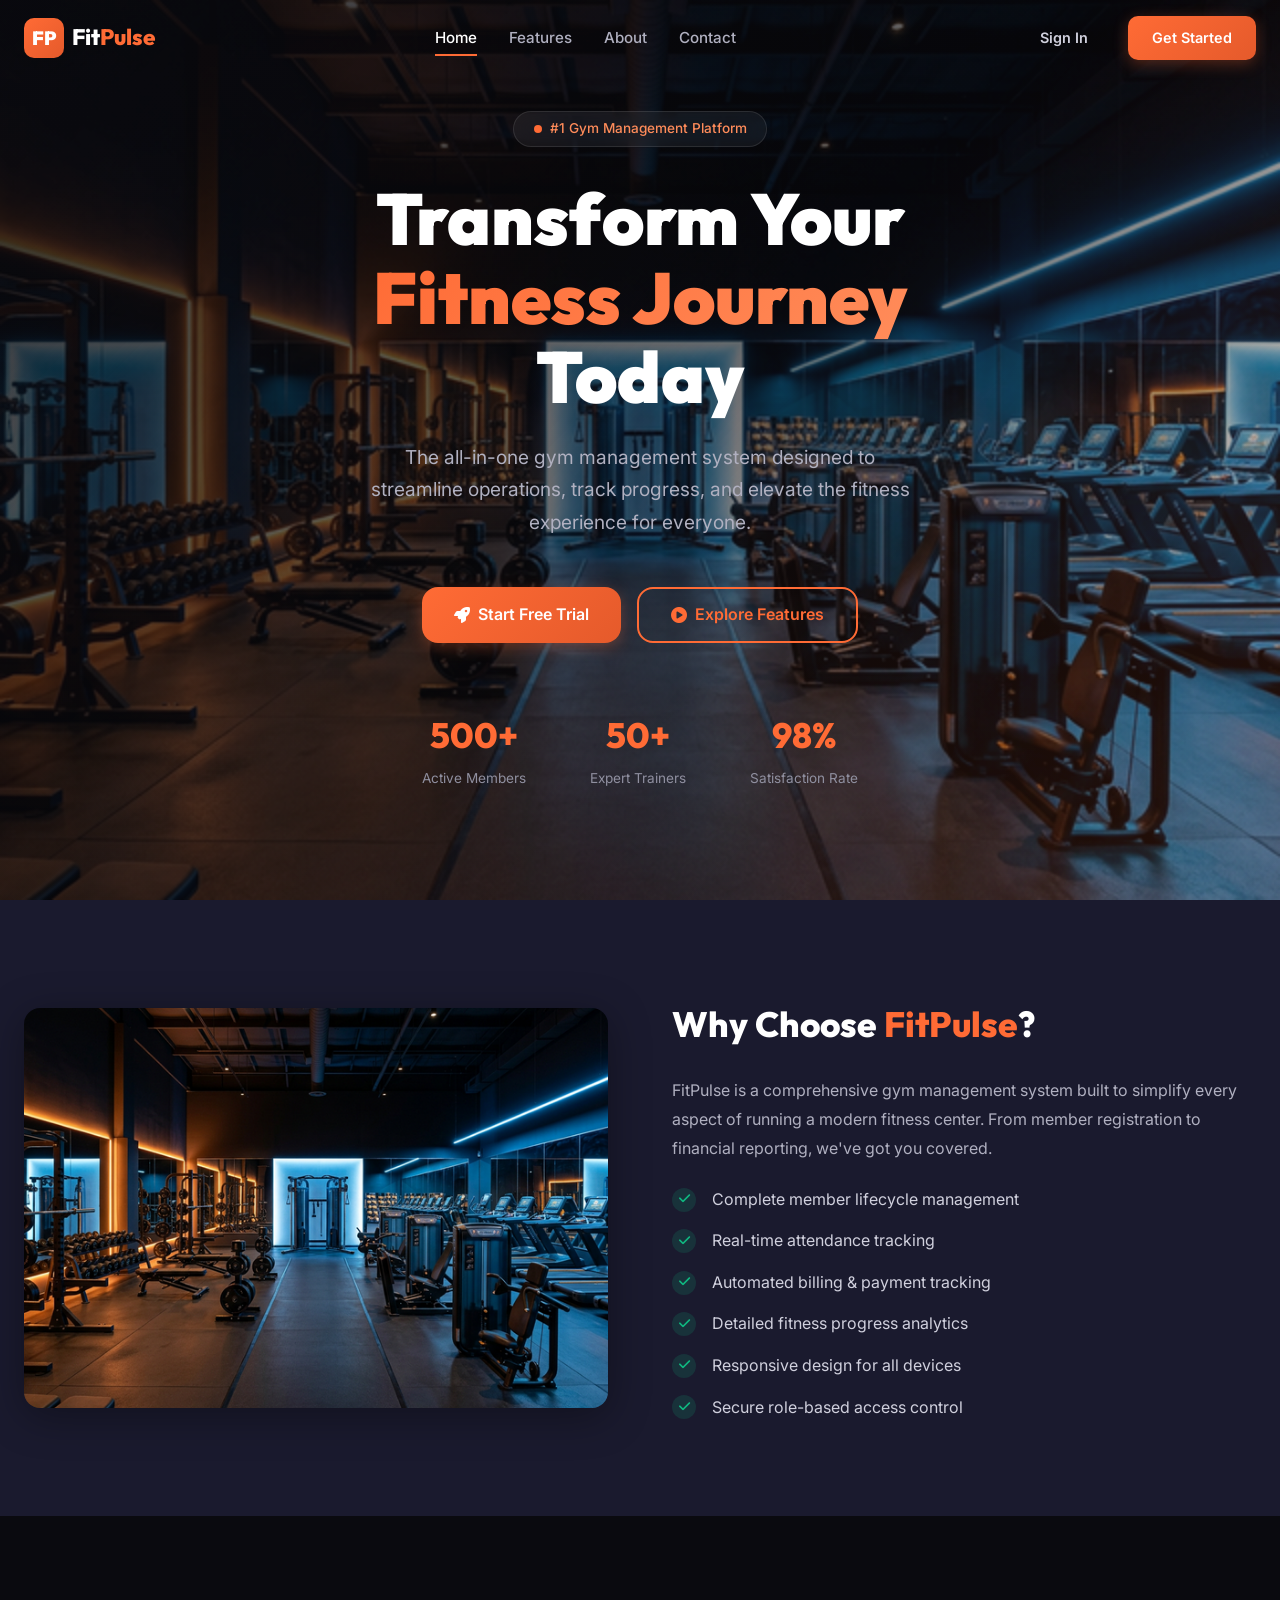
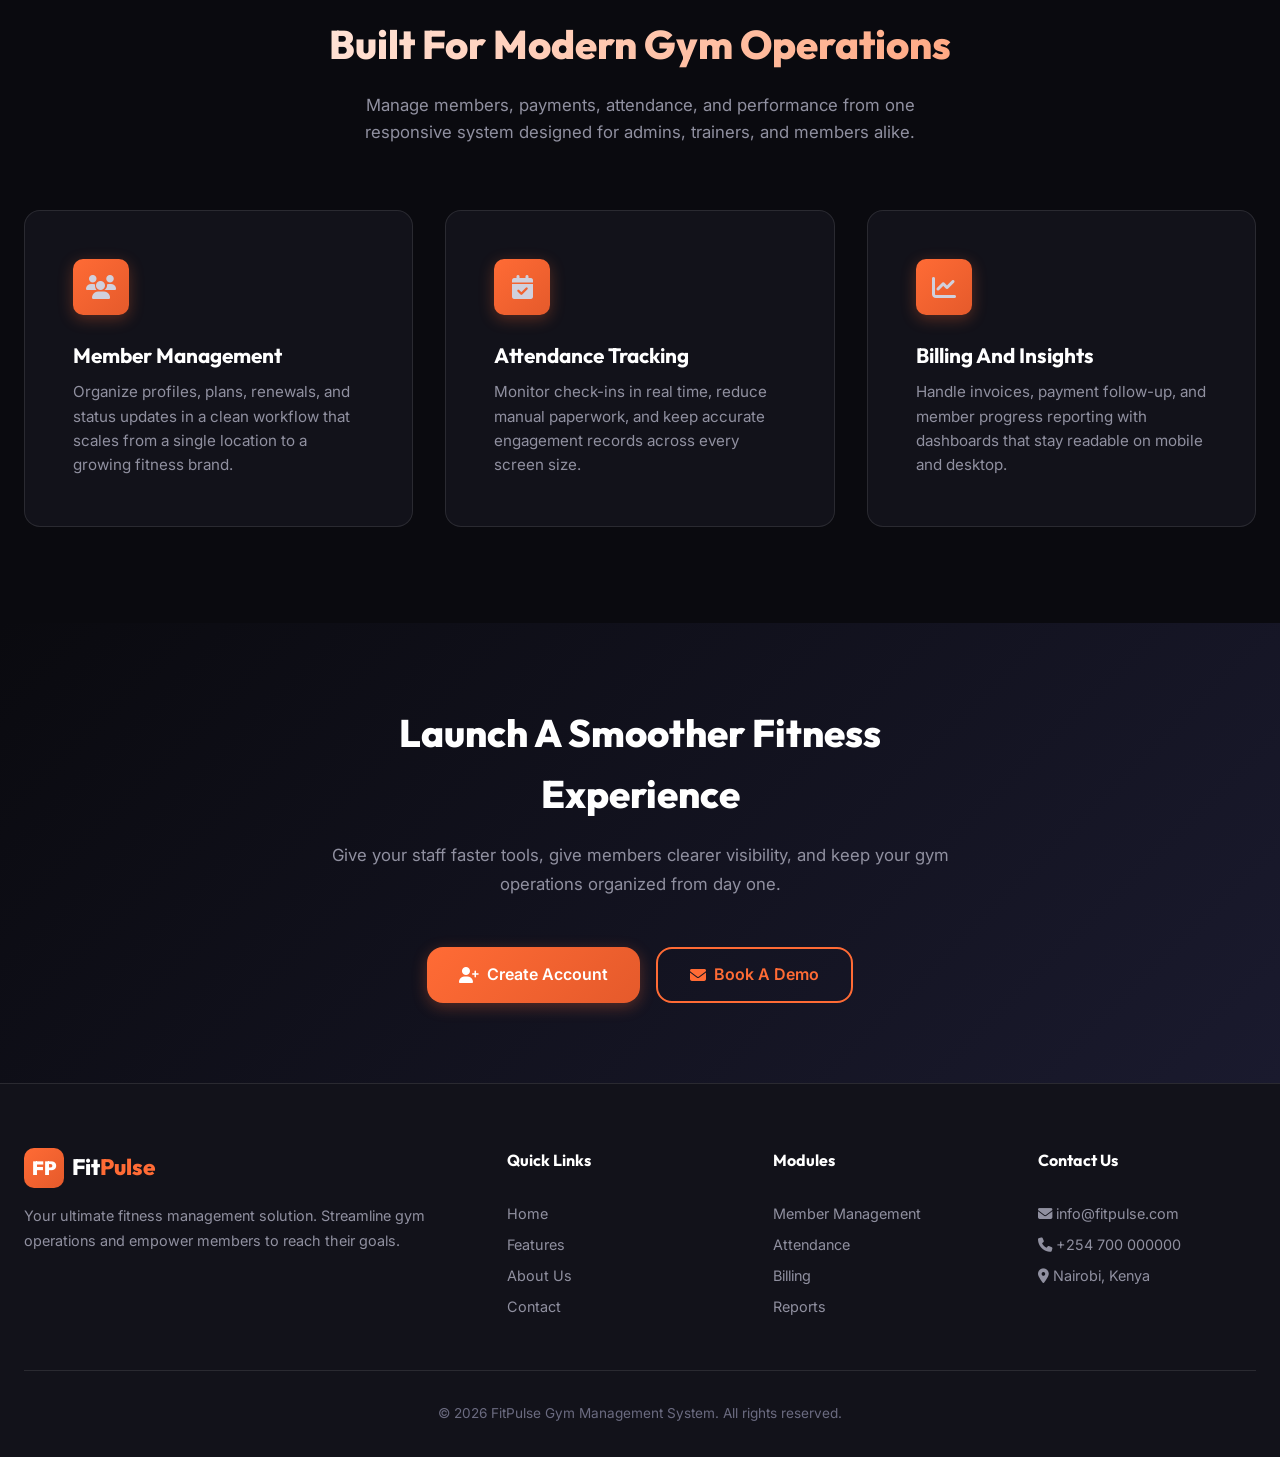
==== commit 0ef66c43: "On branch main  Your branch is up to date with 'origin/main'.  Changes to be committed: 	modified:  " ====
--- a/index.html
+++ b/index.html
@@ -22,7 +22,7 @@
       </a>
 
       <div class="nav-links" id="navLinks">
-        <a href="index.html">Home</a>
+        <a href="index.html" aria-current="page">Home</a>
         <a href="features.html">Features</a>
         <a href="about.html">About</a>
         <a href="contact.html">Contact</a>
@@ -123,6 +123,48 @@
               <span>Secure role-based access control</span>
             </div>
           </div>
+        </div>
+      </div>
+    </div>
+  </section>
+
+  <section class="features" id="features">
+    <div class="container">
+      <h2 class="section-title">Built For Modern Gym Operations</h2>
+      <p class="section-subtitle">Manage members, payments, attendance, and performance from one responsive system designed for admins, trainers, and members alike.</p>
+
+      <div class="features-grid">
+        <article class="feature-card animate-in">
+          <div class="feature-icon"><i class="fas fa-users"></i></div>
+          <h3>Member Management</h3>
+          <p>Organize profiles, plans, renewals, and status updates in a clean workflow that scales from a single location to a growing fitness brand.</p>
+        </article>
+        <article class="feature-card animate-in">
+          <div class="feature-icon"><i class="fas fa-calendar-check"></i></div>
+          <h3>Attendance Tracking</h3>
+          <p>Monitor check-ins in real time, reduce manual paperwork, and keep accurate engagement records across every screen size.</p>
+        </article>
+        <article class="feature-card animate-in">
+          <div class="feature-icon"><i class="fas fa-chart-line"></i></div>
+          <h3>Billing And Insights</h3>
+          <p>Handle invoices, payment follow-up, and member progress reporting with dashboards that stay readable on mobile and desktop.</p>
+        </article>
+      </div>
+    </div>
+  </section>
+
+  <section class="page-cta">
+    <div class="container">
+      <div class="cta-content">
+        <h2>Launch A Smoother Fitness Experience</h2>
+        <p>Give your staff faster tools, give members clearer visibility, and keep your gym operations organized from day one.</p>
+        <div class="cta-buttons">
+          <a href="auth/register.php" class="btn btn-primary btn-lg">
+            <i class="fas fa-user-plus"></i> Create Account
+          </a>
+          <a href="contact.html" class="btn btn-outline btn-lg">
+            <i class="fas fa-envelope"></i> Book A Demo
+          </a>
         </div>
       </div>
     </div>
@@ -174,4 +216,4 @@
   <script src="js/main.js"></script>
 </body>
 
-</html>+</html>
--- a/css/style.css
+++ b/css/style.css
@@ -1,4 +1,4 @@
-/* ============================================
+﻿/* ============================================
    GYM FITNESS MANAGEMENT SYSTEM
    Design System & Global Styles
    ============================================ */
@@ -23,6 +23,9 @@
   --dark: #0a0a0f;
   --dark-card: #12121a;
   --dark-surface: #1a1a2e;
+  --dark-700: #1e1e2e;
+  --dark-600: #2a2a3e;
+  --dark-500: #3a3a4e;
   --gray-900: #1e1e2e;
   --gray-800: #2a2a3e;
   --gray-700: #3a3a4e;
@@ -91,6 +94,9 @@
 html {
   scroll-behavior: smooth;
   font-size: 16px;
+  width: 100%;
+  max-width: 100%;
+  overflow-x: clip;
 }
 
 body {
@@ -98,7 +104,9 @@
   background: var(--dark);
   color: var(--gray-200);
   line-height: 1.6;
-  overflow-x: hidden;
+  width: 100%;
+  max-width: 100%;
+  overflow-x: clip;
   -webkit-font-smoothing: antialiased;
 }
 
@@ -124,6 +132,11 @@
   font-family: var(--font-body);
 }
 
+:focus-visible {
+  outline: 3px solid rgba(255, 107, 53, 0.45);
+  outline-offset: 2px;
+}
+
 input, select, textarea {
   font-family: var(--font-body);
   outline: none;
@@ -131,9 +144,30 @@
 
 /* ---------- Utility Classes ---------- */
 .container {
+  width: min(100%, 1280px);
   max-width: 1280px;
   margin: 0 auto;
   padding: 0 var(--space-lg);
+}
+
+section,
+nav,
+footer,
+.dashboard,
+.auth-page,
+.hero,
+.page-hero,
+.main-content,
+.sidebar,
+.card,
+.modal,
+.contact-layout,
+.about-grid,
+.features-grid,
+.charts-grid,
+.stats-grid,
+.footer-grid {
+  max-width: 100%;
 }
 
 .section-title {
@@ -178,6 +212,9 @@
   display: flex;
   align-items: center;
   justify-content: space-between;
+  gap: var(--space-md);
+  position: relative;
+  flex-wrap: wrap;
 }
 
 .navbar-brand {
@@ -244,6 +281,16 @@
   width: 100%;
 }
 
+.nav-links a.nav-active,
+.nav-links a[aria-current="page"] {
+  color: var(--white);
+}
+
+.nav-links a.nav-active::after,
+.nav-links a[aria-current="page"]::after {
+  width: 100%;
+}
+
 .nav-auth {
   display: flex;
   align-items: center;
@@ -345,6 +392,18 @@
 .btn-icon:hover {
   background: var(--glass-bg-strong);
   color: var(--white);
+}
+
+.btn-icon.success {
+  color: var(--success);
+}
+
+.btn-icon.warning {
+  color: var(--warning);
+}
+
+.btn-icon.danger {
+  color: var(--danger);
 }
 
 /* Hamburger */
@@ -1038,6 +1097,7 @@
   display: flex;
   align-items: center;
   justify-content: space-between;
+  gap: var(--space-lg);
   margin-bottom: var(--space-2xl);
 }
 
@@ -1187,6 +1247,12 @@
 .data-table {
   width: 100%;
   border-collapse: collapse;
+}
+
+.data-table-wrapper {
+  width: 100%;
+  overflow-x: auto;
+  -webkit-overflow-scrolling: touch;
 }
 
 .data-table th {
@@ -1429,16 +1495,23 @@
 }
 
 /* ---------- RESPONSIVE ---------- */
+
+/* === LARGE TABLETS / SMALL DESKTOPS (â‰¤1200px) === */
 @media (max-width: 1200px) {
   .stats-grid {
-    grid-template-columns: repeat(2, 1fr);
+    grid-template-columns: repeat(2, 1fr) !important;
   }
   .charts-grid {
     grid-template-columns: 1fr;
   }
-}
-
+  .main-content {
+    padding: var(--space-lg) var(--space-xl);
+  }
+}
+
+/* === TABLETS (â‰¤992px) === */
 @media (max-width: 992px) {
+  /* Landing page grids */
   .features-grid {
     grid-template-columns: repeat(2, 1fr);
   }
@@ -1453,9 +1526,11 @@
   .hero h1 {
     font-size: 3.2rem;
   }
-  /* Dashboard responsive */
+
+  /* Dashboard sidebar  -  slide off-screen */
   .sidebar {
     transform: translateX(-100%);
+    z-index: 200;
   }
   .sidebar.active {
     transform: translateX(0);
@@ -1466,10 +1541,56 @@
   }
   .sidebar-toggle {
     display: flex;
-  }
-}
-
+    margin-right: var(--space-md);
+  }
+
+  /* Sidebar overlay backdrop */
+  .sidebar-overlay {
+    display: none;
+    position: fixed;
+    top: 0;
+    left: 0;
+    width: 100%;
+    height: 100%;
+    background: rgba(0, 0, 0, 0.5);
+    z-index: 150;
+  }
+  .sidebar-overlay.active {
+    display: block;
+  }
+
+  /* Dashboard header */
+  .main-header {
+    flex-direction: row;
+    align-items: center;
+  }
+  .main-header h1 {
+    font-size: 1.5rem;
+  }
+
+  /* Data tables  -  horizontal scroll */
+  .card-body.no-padding {
+    overflow-x: auto;
+    -webkit-overflow-scrolling: touch;
+  }
+  .data-table {
+    min-width: 600px;
+  }
+
+  /* Modal adjustments */
+  .modal {
+    margin: var(--space-md);
+    max-width: calc(100% - 2rem);
+  }
+}
+
+/* === MOBILE (â‰¤768px) === */
 @media (max-width: 768px) {
+  .navbar .container {
+    gap: var(--space-sm);
+  }
+
+  /* Navbar mobile menu */
   .nav-links, .nav-auth {
     display: none;
   }
@@ -1483,10 +1604,20 @@
     top: 100%;
     left: 0;
     width: 100%;
+    max-width: 100vw;
     background: rgba(10, 10, 15, 0.98);
     backdrop-filter: blur(20px);
-    padding: var(--space-xl) var(--space-xl) var(--space-sm);
-    gap: var(--space-lg);
+    padding: var(--space-lg);
+    gap: 0;
+    border-bottom: none;
+    z-index: 999;
+  }
+  .nav-links.active a {
+    padding: var(--space-md) var(--space-lg);
+    border-bottom: 1px solid var(--glass-border);
+    font-size: 1rem;
+  }
+  .nav-links.active a:last-child {
     border-bottom: none;
   }
   .nav-auth.active {
@@ -1496,17 +1627,20 @@
     top: 100%;
     left: 0;
     width: 100%;
+    max-width: 100vw;
     background: rgba(10, 10, 15, 0.98);
     backdrop-filter: blur(20px);
-    padding: var(--space-sm) var(--space-xl) var(--space-xl);
+    padding: var(--space-sm) var(--space-lg) var(--space-xl);
     gap: var(--space-sm);
     border-bottom: 1px solid var(--glass-border);
-    margin-top: 0;
     z-index: 999;
   }
-  .nav-links.active ~ .nav-auth.active {
-    top: auto;
-  }
+  .nav-auth.active .btn {
+    width: 100%;
+    justify-content: center;
+  }
+
+  /* Hero section */
   .hero h1 {
     font-size: 2.5rem;
   }
@@ -1519,47 +1653,197 @@
   .hero-stat .number {
     font-size: 1.6rem;
   }
+
+  /* Landing grids */
   .features-grid {
     grid-template-columns: 1fr;
   }
   .section-title {
     font-size: 2rem;
   }
-  .stats-grid {
-    grid-template-columns: 1fr;
-  }
   .footer-grid {
     grid-template-columns: 1fr;
   }
+  .about-image img {
+    height: 280px;
+  }
+
+  iframe {
+    width: 100%;
+  }
+
+  /* Dashboard stats */
+  .stats-grid {
+    grid-template-columns: 1fr !important;
+  }
+  .stat-card .stat-value {
+    font-size: 1.5rem;
+  }
+
+  /* Forms */
   .form-row {
     grid-template-columns: 1fr;
   }
+
+  /* Main header */
   .main-header {
     flex-wrap: wrap;
     gap: var(--space-md);
   }
+  .main-header .search-bar {
+    width: 100%;
+    order: 3;
+  }
+  .search-input {
+    flex: 1;
+  }
+  .search-input input {
+    width: 100%;
+  }
+
+  /* Data tables  -  allow cards to scroll */
   .data-table {
     font-size: 0.8rem;
   }
   .data-table th, .data-table td {
     padding: 0.7rem var(--space-md);
-  }
-}
-
+    white-space: nowrap;
+  }
+  .data-table .user-cell span {
+    display: none;
+  }
+
+  /* Card headers */
+  .card-header {
+    flex-direction: column;
+    align-items: flex-start;
+    gap: var(--space-md);
+    padding: var(--space-md) var(--space-lg);
+  }
+  .card-header .btn,
+  .card-header .search-bar {
+    width: 100%;
+  }
+
+  /* Modals  -  full screen on mobile */
+  .modal-overlay {
+    align-items: flex-end;
+    padding: 0;
+  }
+  .modal {
+    max-width: 100%;
+    max-height: 95vh;
+    margin: 0;
+    border-radius: var(--radius-xl) var(--radius-xl) 0 0;
+    border-bottom: none;
+  }
+  .modal-body {
+    padding: var(--space-lg);
+  }
+
+  /* Billing plan selector */
+  .plan-selector {
+    max-width: 100% !important;
+  }
+
+  /* Chart containers */
+  .chart-container {
+    padding: var(--space-md);
+  }
+}
+
+/* === SMALL MOBILE (â‰¤480px) === */
 @media (max-width: 480px) {
+  html {
+    font-size: 15px;
+  }
+
   .hero h1 {
     font-size: 2rem;
   }
   .hero-buttons {
     flex-direction: column;
     align-items: center;
+    width: 100%;
+  }
+  .hero-buttons .btn {
+    width: 100%;
+    max-width: 300px;
   }
   .hero-stats {
     flex-direction: column;
     gap: var(--space-lg);
   }
+
+  /* Auth cards */
   .auth-card {
     padding: var(--space-xl);
+    border-radius: var(--radius-lg);
+  }
+  .auth-card h2 {
+    font-size: 1.5rem;
+  }
+
+  /* Dashboard */
+  .main-content {
+    padding: var(--space-md);
+  }
+  .main-header h1 {
+    font-size: 1.3rem;
+  }
+  .card-body {
+    padding: var(--space-md);
+  }
+  .card-header {
+    padding: var(--space-md);
+  }
+
+  /* Stat cards */
+  .stat-card {
+    padding: var(--space-md);
+  }
+  .stat-card .stat-value {
+    font-size: 1.3rem;
+  }
+  .stat-card .stat-icon {
+    width: 38px;
+    height: 38px;
+    font-size: 1rem;
+  }
+
+  /* Buttons */
+  .btn {
+    padding: 0.6rem 1rem;
+    font-size: 0.85rem;
+  }
+  .btn-lg {
+    padding: 0.75rem 1.5rem;
+    font-size: 0.9rem;
+  }
+
+  /* Form controls */
+  .form-control {
+    padding: 0.65rem 0.85rem;
+    font-size: 0.9rem;
+  }
+
+  /* Modal */
+  .modal-header {
+    padding: var(--space-lg);
+  }
+  .modal-header h3 {
+    font-size: 1.05rem;
+  }
+
+  /* Badge */
+  .badge {
+    padding: 0.2rem 0.5rem;
+    font-size: 0.7rem;
+  }
+
+  /* Sidebar user info */
+  .sidebar-user .user-info .name {
+    font-size: 0.8rem;
   }
 }
 
@@ -1618,6 +1902,633 @@
 }
 
 /* ---------- MISC ---------- */
+.header-meta {
+  color: var(--gray-400);
+  font-size: 0.85rem;
+  display: inline-flex;
+  align-items: center;
+  gap: var(--space-sm);
+}
+
+.stats-grid.cols-2 {
+  grid-template-columns: repeat(2, minmax(0, 1fr));
+}
+
+.stats-grid.cols-3 {
+  grid-template-columns: repeat(3, minmax(0, 1fr));
+}
+
+.filter-form {
+  display: flex;
+  gap: var(--space-md);
+  flex-wrap: wrap;
+  align-items: flex-end;
+}
+
+.filter-form .form-group {
+  margin-bottom: 0;
+}
+
+.filter-field {
+  flex: 0 1 220px;
+  min-width: 180px;
+}
+
+.filter-field.grow {
+  flex: 1 1 260px;
+  min-width: 220px;
+}
+
+.table-actions {
+  display: flex;
+  align-items: center;
+  gap: var(--space-sm);
+  flex-wrap: wrap;
+}
+
+.empty-value {
+  color: var(--gray-500);
+}
+
+.value-strong {
+  color: var(--primary);
+  font-weight: 700;
+}
+
+.status-text {
+  display: inline-flex;
+  align-items: center;
+  gap: var(--space-xs);
+  font-size: 0.85rem;
+  font-weight: 600;
+}
+
+.status-text.success {
+  color: var(--success);
+}
+
+.status-text.warning {
+  color: var(--warning);
+}
+
+.status-text.muted {
+  color: var(--gray-500);
+}
+
+.auth-card-wide {
+  max-width: 540px;
+}
+
+.auth-card-medium {
+  max-width: 500px;
+}
+
+.password-field {
+  position: relative;
+}
+
+.password-field .toggle-password {
+  position: absolute;
+  right: 12px;
+  top: 50%;
+  transform: translateY(-50%);
+  background: none;
+  border: none;
+  color: var(--gray-500);
+  padding: 0.25rem;
+}
+
+.checkbox-inline {
+  display: flex;
+  align-items: center;
+  gap: 6px;
+  cursor: pointer;
+  color: var(--gray-400);
+}
+
+.checkbox-inline input {
+  accent-color: var(--primary);
+}
+
+.required-mark {
+  color: var(--danger);
+}
+
+.security-question-box {
+  color: var(--white);
+  font-size: 0.95rem;
+  padding: 0.75rem;
+  background: var(--gray-900);
+  border-radius: var(--radius-md);
+  border: 1px solid var(--gray-700);
+}
+
+.calc-note {
+  color: var(--primary);
+}
+
+.calc-input {
+  font-weight: 700;
+  color: var(--primary);
+}
+
+.calc-breakdown {
+  display: none;
+  font-size: 0.85rem;
+}
+
+.stack-layout {
+  display: flex;
+  flex-wrap: wrap;
+  gap: var(--space-2xl);
+  align-items: flex-start;
+}
+
+.stack-layout > * {
+  min-width: 0;
+}
+
+.summary-card {
+  flex: 1 1 260px;
+  min-width: 250px;
+}
+
+.summary-card.billing-summary {
+  flex: 1 1 250px;
+}
+
+.summary-panel {
+  background: var(--dark-700);
+  padding: 1.5rem;
+  border-radius: 12px;
+  border: 1px solid var(--dark-500);
+}
+
+.summary-panel h4 {
+  margin-bottom: 1rem;
+  color: var(--gray-200);
+}
+
+.summary-row {
+  display: flex;
+  justify-content: space-between;
+  gap: var(--space-md);
+  margin-bottom: 0.5rem;
+  color: var(--gray-300);
+}
+
+.summary-row strong,
+.summary-row .summary-amount {
+  color: var(--white);
+  font-weight: 700;
+}
+
+.summary-divider {
+  border: 0;
+  border-top: 1px solid var(--dark-500);
+  margin: 1rem 0;
+}
+
+.plans-container {
+  display: grid;
+  grid-template-columns: repeat(auto-fit, minmax(280px, 1fr));
+  gap: 2rem;
+  margin-top: 1.5rem;
+}
+
+.plan-card {
+  background: var(--dark-700);
+  border-radius: 12px;
+  padding: 2rem;
+  border: 1px solid var(--dark-500);
+  border-top: 4px solid var(--plan-color, var(--primary));
+  position: relative;
+  overflow: hidden;
+  transition: transform 0.3s ease, box-shadow 0.3s ease, border-color var(--transition-base);
+  display: flex;
+  flex-direction: column;
+}
+
+.plan-card:hover {
+  transform: translateY(-5px);
+  box-shadow: 0 10px 20px rgba(0, 0, 0, 0.2);
+}
+
+.plan-card.current {
+  border-color: var(--primary);
+}
+
+.plan-card .plan-name {
+  color: var(--plan-color, var(--gray-200));
+}
+
+.plan-card .plan-price sub {
+  color: var(--plan-color, var(--gray-400));
+}
+
+.plan-card .plan-features li i {
+  color: var(--plan-color, var(--success));
+}
+
+.plan-outline {
+  width: 100%;
+  border-color: var(--plan-color, var(--primary));
+  color: var(--plan-color, var(--primary));
+}
+
+.plan-badge {
+  position: absolute;
+  top: 1rem;
+  right: -2rem;
+  background: var(--primary);
+  color: #fff;
+  padding: 0.25rem 3rem;
+  transform: rotate(45deg);
+  font-size: 0.8rem;
+  font-weight: 700;
+  box-shadow: 0 2px 4px rgba(0, 0, 0, 0.2);
+}
+
+.plan-header {
+  text-align: center;
+  margin-bottom: 2rem;
+  position: relative;
+  z-index: 1;
+}
+
+.plan-name {
+  font-size: 1.25rem;
+  font-weight: 600;
+  margin-bottom: 0.5rem;
+  color: var(--gray-200);
+}
+
+.plan-price {
+  font-size: 2.5rem;
+  font-weight: 800;
+  color: #fff;
+  display: flex;
+  align-items: baseline;
+  justify-content: center;
+  gap: 0.25rem;
+}
+
+.plan-price sub {
+  font-size: 1rem;
+  color: var(--gray-400);
+  font-weight: 500;
+}
+
+.plan-features {
+  margin: 0 0 2rem;
+  flex-grow: 1;
+}
+
+.plan-features li {
+  padding: 0.75rem 0;
+  color: var(--gray-300);
+  border-bottom: 1px dashed var(--dark-500);
+  display: flex;
+  align-items: center;
+  gap: 0.75rem;
+  font-size: 0.95rem;
+}
+
+.plan-features li:last-child {
+  border-bottom: none;
+}
+
+.plan-selector {
+  display: flex;
+  flex-direction: column;
+  gap: 1rem;
+  max-width: 420px;
+  flex: 1 1 320px;
+}
+
+.plan-option {
+  display: flex;
+  align-items: center;
+  justify-content: space-between;
+  gap: var(--space-md);
+  padding: 1.25rem;
+  border: 2px solid var(--dark-500);
+  border-radius: 12px;
+  cursor: pointer;
+  transition: all 0.2s ease;
+  background: var(--dark-700);
+}
+
+.plan-option:hover,
+.plan-option.selected {
+  border-color: var(--primary);
+  background: rgba(255, 107, 53, 0.1);
+}
+
+.plan-option input[type="radio"] {
+  display: none;
+}
+
+.plan-info {
+  display: flex;
+  flex-direction: column;
+  gap: 0.25rem;
+}
+
+.plan-title {
+  font-weight: 700;
+  font-size: 1.1rem;
+  color: var(--gray-200);
+}
+
+.plan-desc {
+  font-size: 0.85rem;
+  color: var(--gray-400);
+}
+
+.plan-price-tag {
+  font-weight: 800;
+  color: var(--primary);
+  font-size: 1.2rem;
+  white-space: nowrap;
+}
+
+.current-plan-chip {
+  font-size: 0.7rem;
+  margin-left: 0.5rem;
+}
+
+.payment-modal {
+  max-width: 440px;
+}
+
+.payment-modal.large {
+  max-width: 440px;
+}
+
+.payment-modal .modal-header {
+  border-bottom-color: #2e7d32;
+}
+
+.payment-modal .modal-body {
+  padding: 0;
+}
+
+.payment-modal-title {
+  color: #4caf50;
+  display: inline-flex;
+  align-items: center;
+  gap: var(--space-sm);
+}
+
+.payment-step {
+  text-align: center;
+  padding: 1.5rem;
+}
+
+.payment-step h3 {
+  margin-bottom: 0.5rem;
+}
+
+.payment-step p {
+  color: var(--gray-400);
+  font-size: 0.9rem;
+}
+
+.payment-highlight {
+  background: linear-gradient(135deg, #4caf50, #2e7d32);
+  color: #fff;
+  padding: 1rem;
+  border-radius: 8px;
+  margin-bottom: 1.5rem;
+}
+
+.payment-highlight .eyebrow {
+  font-size: 0.8rem;
+  opacity: 0.8;
+}
+
+.payment-highlight .amount {
+  font-size: 1.8rem;
+  font-weight: 800;
+}
+
+.payment-highlight .description {
+  font-size: 0.85rem;
+  opacity: 0.9;
+  margin-top: 0.25rem;
+}
+
+.mpesa-btn {
+  background: linear-gradient(135deg, #4caf50, #2e7d32);
+  border: none;
+  color: #fff;
+  font-weight: 700;
+}
+
+.mpesa-btn:hover {
+  background: linear-gradient(135deg, #43a047, #1b5e20);
+  transform: translateY(-1px);
+}
+
+.payment-btn {
+  width: 100%;
+  padding: 0.9rem;
+  font-size: 1rem;
+  margin-top: 1rem;
+}
+
+.payment-btn-secondary {
+  width: 100%;
+  margin-top: 0.5rem;
+}
+
+.phone-input-group {
+  display: flex;
+  gap: 0;
+  max-width: 320px;
+  margin: 1rem auto;
+}
+
+.phone-prefix {
+  background: var(--dark-700);
+  border: 1px solid var(--dark-500);
+  border-right: none;
+  border-radius: 8px 0 0 8px;
+  padding: 0.75rem 1rem;
+  color: var(--gray-300);
+  font-weight: 600;
+  display: flex;
+  align-items: center;
+  gap: 0.5rem;
+}
+
+.phone-input-group input {
+  border-radius: 0 8px 8px 0;
+  flex: 1;
+}
+
+.payment-security-note {
+  font-size: 0.8rem;
+  color: var(--gray-500);
+  margin-top: 0.5rem;
+}
+
+.pin-prompt {
+  background: linear-gradient(135deg, #1a472a, #0d2818);
+  border-radius: 20px;
+  padding: 2rem;
+  max-width: 280px;
+  margin: 1rem auto;
+  border: 1px solid #2e7d32;
+}
+
+.pin-prompt h4 {
+  color: #4caf50;
+  text-align: center;
+  margin-bottom: 1rem;
+  font-size: 0.95rem;
+}
+
+.pin-note {
+  color: #a5d6a7;
+  font-size: 0.8rem;
+  text-align: center;
+  margin-bottom: 1rem;
+}
+
+.pin-dots {
+  display: flex;
+  justify-content: center;
+  gap: 12px;
+  margin: 1.5rem 0;
+}
+
+.pin-dot {
+  width: 14px;
+  height: 14px;
+  border-radius: 50%;
+  border: 2px solid #4caf50;
+  background: transparent;
+}
+
+.pin-dot.filled {
+  background: #4caf50;
+}
+
+.pin-prompt-text {
+  color: #81c784;
+  text-align: center;
+  font-size: 0.8rem;
+}
+
+.receipt-card {
+  background: var(--dark-700);
+  border-radius: 12px;
+  padding: 1.5rem;
+  max-width: 360px;
+  margin: 1rem auto;
+  border: 1px solid var(--dark-500);
+}
+
+.receipt-heading {
+  text-align: center;
+  margin-bottom: 1rem;
+  padding-bottom: 0.75rem;
+  border-bottom: 2px dashed var(--dark-500);
+}
+
+.receipt-heading strong {
+  color: #4caf50;
+  font-size: 1.1rem;
+}
+
+.receipt-row {
+  display: flex;
+  justify-content: space-between;
+  gap: var(--space-md);
+  padding: 0.5rem 0;
+  border-bottom: 1px dashed var(--dark-500);
+  font-size: 0.9rem;
+}
+
+.receipt-row:last-child {
+  border: none;
+}
+
+.receipt-row span:first-child {
+  color: var(--gray-400);
+}
+
+.receipt-row span:last-child {
+  color: var(--gray-200);
+  font-weight: 600;
+}
+
+.receipt-row .success-amount {
+  color: #4caf50 !important;
+}
+
+.payment-icon-circle {
+  width: 80px;
+  height: 80px;
+  border-radius: 50%;
+  display: flex;
+  align-items: center;
+  justify-content: center;
+  margin: 0 auto 1rem;
+  font-size: 2rem;
+}
+
+.payment-icon-circle.success {
+  background: linear-gradient(135deg, #4caf50, #2e7d32);
+}
+
+.payment-icon-circle.error {
+  background: var(--danger);
+}
+
+.payment-icon-circle i {
+  color: #fff;
+}
+
+.loading-spinner {
+  display: inline-block;
+  width: 20px;
+  height: 20px;
+  border: 3px solid rgba(255, 255, 255, 0.3);
+  border-top-color: #fff;
+  border-radius: 50%;
+  animation: spin 0.8s linear infinite;
+}
+
+.loading-spinner.large {
+  width: 50px;
+  height: 50px;
+  border-width: 4px;
+}
+
+.payment-processing {
+  margin: 2rem 0;
+}
+
+.pin-dot.animating {
+  animation: pinFill 0.4s ease forwards;
+}
+
+.inline-note {
+  font-size: 0.8rem;
+  color: var(--gray-500);
+}
+
+.inline-note strong {
+  color: var(--gray-200);
+}
+
+.full-width {
+  width: 100%;
+}
+
 .text-center { text-align: center; }
 .text-right { text-align: right; }
 .mt-1 { margin-top: var(--space-md); }
@@ -1650,7 +2561,7 @@
 }
 
 /* ============================================
-   SUBPAGES — About, Features, Contact
+   SUBPAGES  -  About, Features, Contact
    ============================================ */
 
 /* ---------- Active Nav Link ---------- */
@@ -1724,7 +2635,7 @@
 }
 
 /* ---------- UNIQUE PAGE HERO BACKGROUNDS ---------- */
-/* Features page — deep purple to warm orange */
+/* Features page  -  deep purple to warm orange */
 .page-hero--features {
   background: linear-gradient(
     135deg,
@@ -1743,7 +2654,7 @@
   );
 }
 
-/* About page — teal to dark */
+/* About page  -  teal to dark */
 .page-hero--about {
   background: linear-gradient(
     135deg,
@@ -1762,7 +2673,7 @@
   );
 }
 
-/* Contact page — steel-blue to dark */
+/* Contact page  -  steel-blue to dark */
 .page-hero--contact {
   background: linear-gradient(
     135deg,
@@ -2527,3 +3438,389 @@
   .contact-form-wrap { padding: var(--space-xl); }
   .hours-item { flex-direction: column; gap: var(--space-xs); }
 }
+
+/* ---------- RESPONSIVE HARDENING ---------- */
+.container,
+.main-content,
+.card,
+.card-body,
+.card-header,
+.chart-container,
+.contact-layout > *,
+.faq-question,
+.auth-card,
+.modal,
+.search-bar,
+.search-input,
+.main-header > div,
+.step-card,
+.feature-detail-content {
+  min-width: 0;
+}
+
+iframe,
+canvas,
+svg {
+  max-width: 100%;
+}
+
+.main-header,
+.card-header,
+.form-footer,
+.search-bar,
+.hero-buttons,
+.cta-buttons {
+  flex-wrap: wrap;
+}
+
+.main-header > :last-child,
+.card-header > :last-child {
+  max-width: 100%;
+}
+
+.search-bar {
+  row-gap: var(--space-sm);
+}
+
+.search-input,
+.search-bar .form-control,
+.card-header .search-input {
+  width: 100%;
+  max-width: 100%;
+}
+
+.search-input input {
+  min-width: 0;
+  width: 100%;
+}
+
+.card,
+.stat-card,
+.feature-card,
+.why-card,
+.team-card,
+.contact-info-card,
+.hours-card,
+.support-card,
+.about-stat-item,
+.mv-card,
+.feature-overview-card {
+  overflow: hidden;
+}
+
+.data-table th,
+.data-table td,
+.sidebar-link,
+.hours-item,
+.support-link,
+.contact-link,
+.faq-question,
+.feature-checklist li,
+.section-subtitle,
+.hero p,
+.about-text p,
+.feature-card p,
+.contact-info-card p,
+.support-card p {
+  overflow-wrap: anywhere;
+}
+
+.chart-container {
+  position: relative;
+}
+
+.chart-container canvas {
+  width: 100% !important;
+  height: auto !important;
+}
+
+.page-hero-content,
+.hero-content,
+.cta-content {
+  width: 100%;
+}
+
+.hero h1 {
+  font-size: clamp(2rem, 6vw, 4.5rem);
+}
+
+.section-title {
+  font-size: clamp(1.9rem, 4vw, 2.5rem);
+}
+
+.cta-content h2,
+.about-text h2,
+.page-hero-content h1 {
+  overflow-wrap: anywhere;
+}
+
+@media (min-width: 1400px) {
+  .container {
+    max-width: 1360px;
+  }
+
+  .stats-grid {
+    grid-template-columns: repeat(4, minmax(0, 1fr));
+  }
+
+  .charts-grid {
+    grid-template-columns: repeat(2, minmax(0, 1fr));
+  }
+}
+
+@media (max-width: 1100px) {
+  .contact-info-grid,
+  .team-grid,
+  .features-grid {
+    grid-template-columns: repeat(2, minmax(0, 1fr));
+  }
+
+  .contact-layout,
+  .about-grid {
+    grid-template-columns: 1fr;
+  }
+
+  .main-header {
+    align-items: flex-start;
+  }
+}
+
+@media (max-width: 900px) {
+  .hero-stats {
+    flex-wrap: wrap;
+    gap: var(--space-lg);
+  }
+
+  .feature-detail-row,
+  .contact-layout,
+  .footer-grid {
+    grid-template-columns: 1fr;
+  }
+
+  .main-header {
+    gap: var(--space-md);
+  }
+
+  .card-header .btn,
+  .card-header .search-bar,
+  .card-header .search-input {
+    width: 100%;
+  }
+}
+
+@media (max-width: 640px) {
+  .container {
+    padding: 0 var(--space-md);
+  }
+
+  .auth-page {
+    padding: var(--space-md);
+    align-items: stretch;
+  }
+
+  .auth-card {
+    padding: var(--space-xl);
+  }
+
+  .form-footer {
+    flex-direction: column;
+    align-items: flex-start;
+    gap: var(--space-sm);
+  }
+
+  .contact-info-grid,
+  .team-grid,
+  .features-grid,
+  .about-stats-grid,
+  .why-grid,
+  .feature-overview-grid {
+    grid-template-columns: 1fr !important;
+  }
+
+  .step-wizard {
+    gap: var(--space-md);
+    flex-wrap: wrap;
+  }
+
+  .step {
+    width: calc(50% - 0.5rem);
+    justify-content: center;
+  }
+
+  .filter-form .btn,
+  .filter-field,
+  .filter-field.grow,
+  .summary-card,
+  .plan-selector {
+    width: 100%;
+    max-width: 100%;
+    min-width: 0;
+    flex-basis: 100%;
+  }
+
+  .summary-row,
+  .receipt-row {
+    align-items: flex-start;
+  }
+
+  .main-header > div:first-child {
+    width: 100%;
+  }
+
+  .search-bar {
+    width: 100%;
+    flex-direction: column;
+    align-items: stretch;
+  }
+
+  .pagination {
+    flex-wrap: wrap;
+  }
+
+  .chart-container {
+    padding: var(--space-sm);
+  }
+}
+
+@media (max-width: 380px) {
+  .step {
+    width: 100%;
+  }
+
+  .hero-badge,
+  .badge {
+    max-width: 100%;
+  }
+
+  .btn,
+  .btn-lg {
+    width: 100%;
+  }
+}
+
+@keyframes spin {
+  to {
+    transform: rotate(360deg);
+  }
+}
+
+@keyframes pinFill {
+  0% {
+    background: transparent;
+  }
+
+  100% {
+    background: #4caf50;
+  }
+}
+
+/* ---------- FINAL RESPONSIVE OVERRIDES ---------- */
+@media (max-width: 768px) {
+  body.nav-open {
+    overflow: hidden;
+  }
+
+  .navbar .container {
+    align-items: center;
+  }
+
+  .nav-links,
+  .nav-auth {
+    display: none;
+    width: 100%;
+  }
+
+  .nav-links.active,
+  .nav-auth.active {
+    display: flex;
+    position: static;
+    max-width: none;
+    background: transparent;
+    backdrop-filter: none;
+    left: auto;
+    top: auto;
+  }
+
+  .nav-links.active {
+    flex-direction: column;
+    padding-top: var(--space-md);
+    gap: var(--space-sm);
+  }
+
+  .nav-links.active a {
+    width: 100%;
+    padding: 0.9rem 1rem;
+    border: 1px solid var(--glass-border);
+    border-radius: var(--radius-md);
+    background: rgba(10, 10, 15, 0.96);
+  }
+
+  .nav-links.active a::after {
+    display: none;
+  }
+
+  .nav-auth.active {
+    flex-direction: column;
+    gap: var(--space-sm);
+    padding-bottom: var(--space-md);
+    border-bottom: 1px solid var(--glass-border);
+  }
+
+  .nav-auth.active .btn {
+    width: 100%;
+  }
+
+  .main-header {
+    align-items: flex-start;
+  }
+
+  .stats-grid.cols-2,
+  .stats-grid.cols-3 {
+    grid-template-columns: 1fr !important;
+  }
+
+  .table-actions {
+    flex-wrap: nowrap;
+  }
+
+  .plans-container {
+    grid-template-columns: 1fr;
+    gap: var(--space-lg);
+  }
+
+  .plan-card,
+  .plan-option,
+  .summary-panel,
+  .payment-step,
+  .receipt-card,
+  .pin-prompt {
+    padding-left: var(--space-lg);
+    padding-right: var(--space-lg);
+  }
+}
+
+@media (max-width: 480px) {
+  .phone-input-group {
+    flex-direction: column;
+    max-width: 100%;
+  }
+
+  .phone-prefix {
+    border-right: 1px solid var(--dark-500);
+    border-radius: 8px 8px 0 0;
+    justify-content: center;
+  }
+
+  .phone-input-group input {
+    border-radius: 0 0 8px 8px;
+  }
+
+  .table-actions {
+    flex-wrap: wrap;
+  }
+
+  .payment-btn-secondary {
+    margin-top: 1rem;
+  }
+}
+
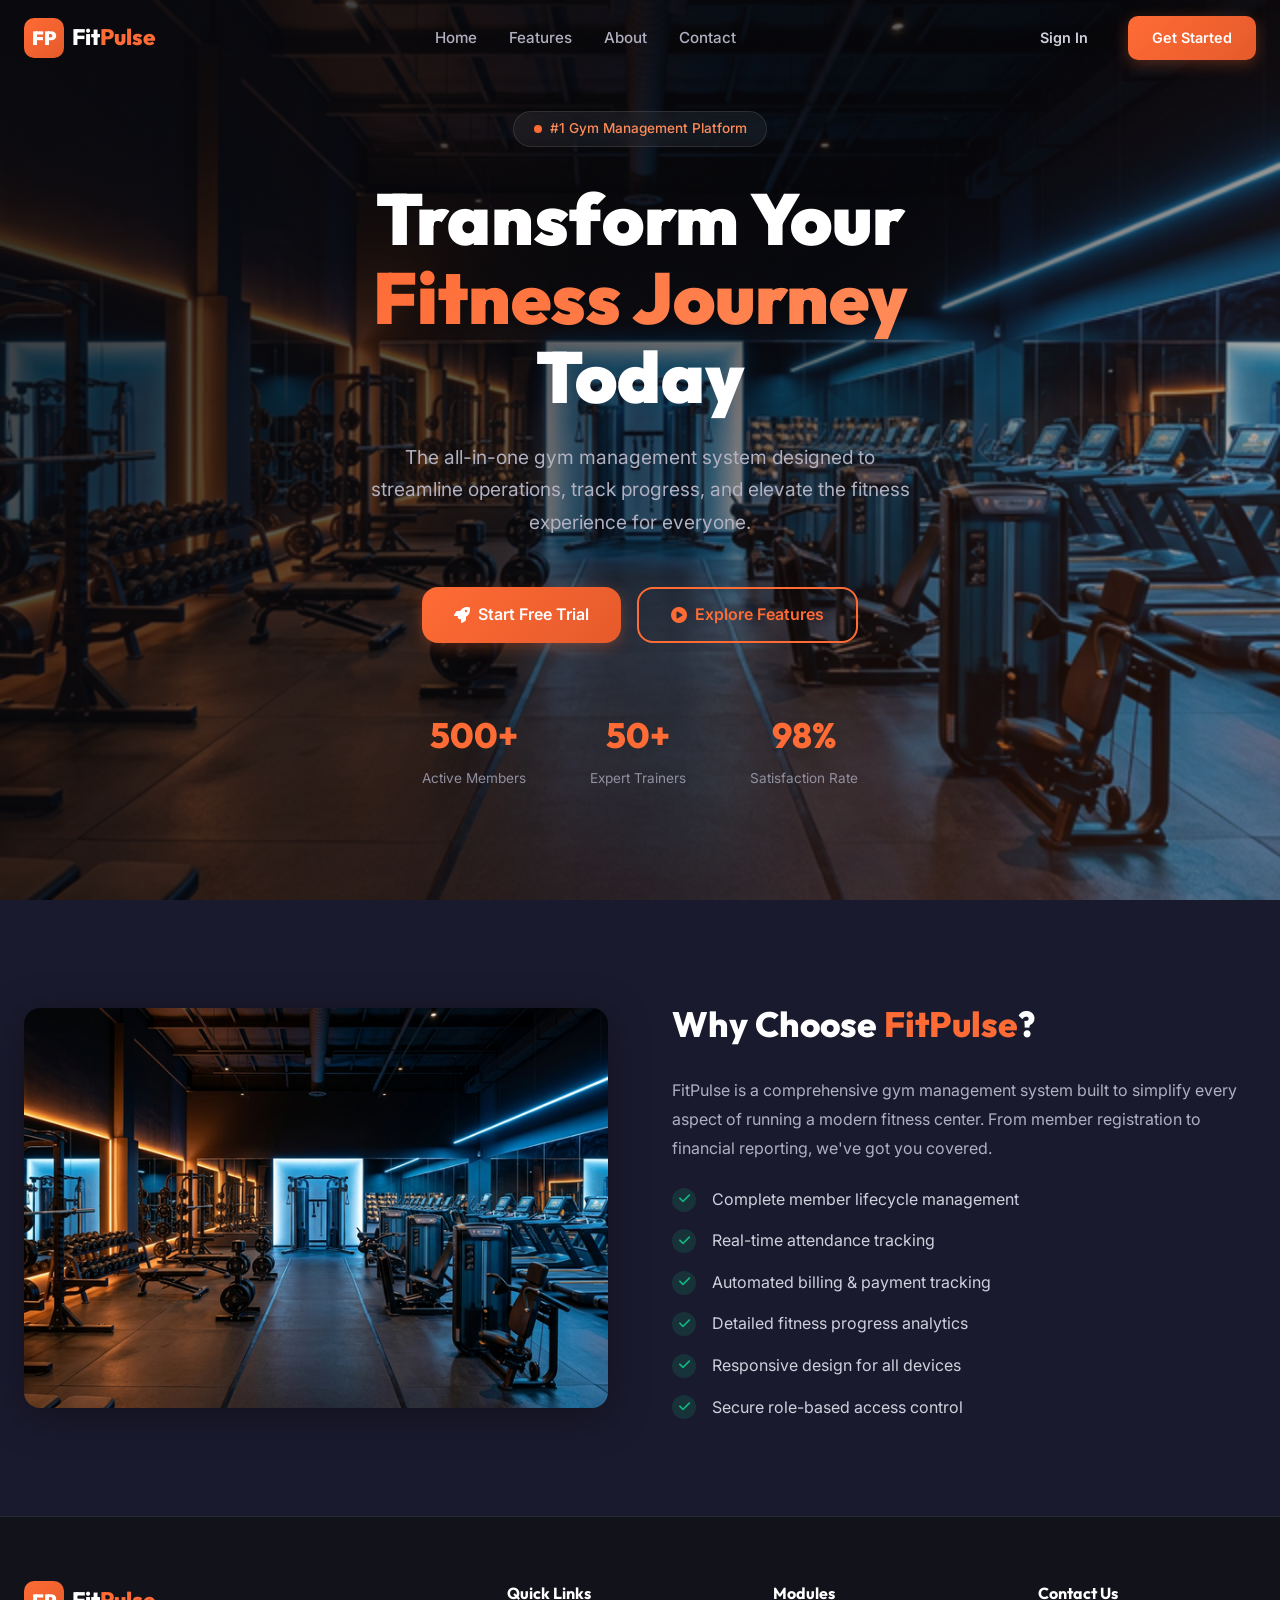
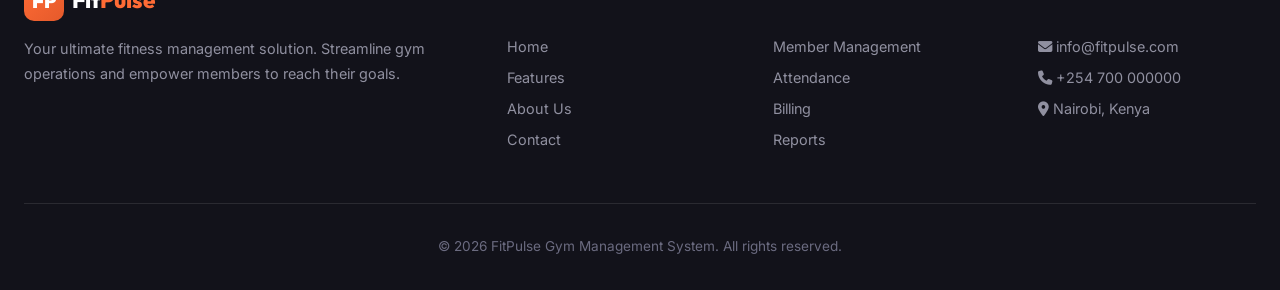
==== commit a8aee7b9: "On branch main  Your branch is up to date with 'origin/main'.  Changes to be committed: 	modified:  " ====
--- a/index.html
+++ b/index.html
@@ -22,7 +22,7 @@
       </a>
 
       <div class="nav-links" id="navLinks">
-        <a href="index.html" aria-current="page">Home</a>
+        <a href="index.html">Home</a>
         <a href="features.html">Features</a>
         <a href="about.html">About</a>
         <a href="contact.html">Contact</a>
@@ -128,48 +128,6 @@
     </div>
   </section>
 
-  <section class="features" id="features">
-    <div class="container">
-      <h2 class="section-title">Built For Modern Gym Operations</h2>
-      <p class="section-subtitle">Manage members, payments, attendance, and performance from one responsive system designed for admins, trainers, and members alike.</p>
-
-      <div class="features-grid">
-        <article class="feature-card animate-in">
-          <div class="feature-icon"><i class="fas fa-users"></i></div>
-          <h3>Member Management</h3>
-          <p>Organize profiles, plans, renewals, and status updates in a clean workflow that scales from a single location to a growing fitness brand.</p>
-        </article>
-        <article class="feature-card animate-in">
-          <div class="feature-icon"><i class="fas fa-calendar-check"></i></div>
-          <h3>Attendance Tracking</h3>
-          <p>Monitor check-ins in real time, reduce manual paperwork, and keep accurate engagement records across every screen size.</p>
-        </article>
-        <article class="feature-card animate-in">
-          <div class="feature-icon"><i class="fas fa-chart-line"></i></div>
-          <h3>Billing And Insights</h3>
-          <p>Handle invoices, payment follow-up, and member progress reporting with dashboards that stay readable on mobile and desktop.</p>
-        </article>
-      </div>
-    </div>
-  </section>
-
-  <section class="page-cta">
-    <div class="container">
-      <div class="cta-content">
-        <h2>Launch A Smoother Fitness Experience</h2>
-        <p>Give your staff faster tools, give members clearer visibility, and keep your gym operations organized from day one.</p>
-        <div class="cta-buttons">
-          <a href="auth/register.php" class="btn btn-primary btn-lg">
-            <i class="fas fa-user-plus"></i> Create Account
-          </a>
-          <a href="contact.html" class="btn btn-outline btn-lg">
-            <i class="fas fa-envelope"></i> Book A Demo
-          </a>
-        </div>
-      </div>
-    </div>
-  </section>
-
   <!-- ========== FOOTER / CONTACT ========== -->
   <footer class="footer" id="contact">
     <div class="container">
@@ -216,4 +174,4 @@
   <script src="js/main.js"></script>
 </body>
 
-</html>
+</html>
--- a/css/style.css
+++ b/css/style.css
@@ -1,4 +1,4 @@
-﻿/* ============================================
+/* ============================================
    GYM FITNESS MANAGEMENT SYSTEM
    Design System & Global Styles
    ============================================ */
@@ -23,9 +23,6 @@
   --dark: #0a0a0f;
   --dark-card: #12121a;
   --dark-surface: #1a1a2e;
-  --dark-700: #1e1e2e;
-  --dark-600: #2a2a3e;
-  --dark-500: #3a3a4e;
   --gray-900: #1e1e2e;
   --gray-800: #2a2a3e;
   --gray-700: #3a3a4e;
@@ -130,11 +127,6 @@
   border: none;
   outline: none;
   font-family: var(--font-body);
-}
-
-:focus-visible {
-  outline: 3px solid rgba(255, 107, 53, 0.45);
-  outline-offset: 2px;
 }
 
 input, select, textarea {
@@ -212,9 +204,6 @@
   display: flex;
   align-items: center;
   justify-content: space-between;
-  gap: var(--space-md);
-  position: relative;
-  flex-wrap: wrap;
 }
 
 .navbar-brand {
@@ -281,16 +270,6 @@
   width: 100%;
 }
 
-.nav-links a.nav-active,
-.nav-links a[aria-current="page"] {
-  color: var(--white);
-}
-
-.nav-links a.nav-active::after,
-.nav-links a[aria-current="page"]::after {
-  width: 100%;
-}
-
 .nav-auth {
   display: flex;
   align-items: center;
@@ -392,18 +371,6 @@
 .btn-icon:hover {
   background: var(--glass-bg-strong);
   color: var(--white);
-}
-
-.btn-icon.success {
-  color: var(--success);
-}
-
-.btn-icon.warning {
-  color: var(--warning);
-}
-
-.btn-icon.danger {
-  color: var(--danger);
 }
 
 /* Hamburger */
@@ -1097,7 +1064,6 @@
   display: flex;
   align-items: center;
   justify-content: space-between;
-  gap: var(--space-lg);
   margin-bottom: var(--space-2xl);
 }
 
@@ -1247,12 +1213,6 @@
 .data-table {
   width: 100%;
   border-collapse: collapse;
-}
-
-.data-table-wrapper {
-  width: 100%;
-  overflow-x: auto;
-  -webkit-overflow-scrolling: touch;
 }
 
 .data-table th {
@@ -1496,7 +1456,7 @@
 
 /* ---------- RESPONSIVE ---------- */
 
-/* === LARGE TABLETS / SMALL DESKTOPS (â‰¤1200px) === */
+/* === LARGE TABLETS / SMALL DESKTOPS (≤1200px) === */
 @media (max-width: 1200px) {
   .stats-grid {
     grid-template-columns: repeat(2, 1fr) !important;
@@ -1509,7 +1469,7 @@
   }
 }
 
-/* === TABLETS (â‰¤992px) === */
+/* === TABLETS (≤992px) === */
 @media (max-width: 992px) {
   /* Landing page grids */
   .features-grid {
@@ -1527,7 +1487,7 @@
     font-size: 3.2rem;
   }
 
-  /* Dashboard sidebar  -  slide off-screen */
+  /* Dashboard sidebar — slide off-screen */
   .sidebar {
     transform: translateX(-100%);
     z-index: 200;
@@ -1568,7 +1528,7 @@
     font-size: 1.5rem;
   }
 
-  /* Data tables  -  horizontal scroll */
+  /* Data tables — horizontal scroll */
   .card-body.no-padding {
     overflow-x: auto;
     -webkit-overflow-scrolling: touch;
@@ -1584,7 +1544,7 @@
   }
 }
 
-/* === MOBILE (â‰¤768px) === */
+/* === MOBILE (≤768px) === */
 @media (max-width: 768px) {
   .navbar .container {
     gap: var(--space-sm);
@@ -1701,7 +1661,7 @@
     width: 100%;
   }
 
-  /* Data tables  -  allow cards to scroll */
+  /* Data tables — allow cards to scroll */
   .data-table {
     font-size: 0.8rem;
   }
@@ -1725,7 +1685,7 @@
     width: 100%;
   }
 
-  /* Modals  -  full screen on mobile */
+  /* Modals — full screen on mobile */
   .modal-overlay {
     align-items: flex-end;
     padding: 0;
@@ -1752,7 +1712,7 @@
   }
 }
 
-/* === SMALL MOBILE (â‰¤480px) === */
+/* === SMALL MOBILE (≤480px) === */
 @media (max-width: 480px) {
   html {
     font-size: 15px;
@@ -1902,633 +1862,6 @@
 }
 
 /* ---------- MISC ---------- */
-.header-meta {
-  color: var(--gray-400);
-  font-size: 0.85rem;
-  display: inline-flex;
-  align-items: center;
-  gap: var(--space-sm);
-}
-
-.stats-grid.cols-2 {
-  grid-template-columns: repeat(2, minmax(0, 1fr));
-}
-
-.stats-grid.cols-3 {
-  grid-template-columns: repeat(3, minmax(0, 1fr));
-}
-
-.filter-form {
-  display: flex;
-  gap: var(--space-md);
-  flex-wrap: wrap;
-  align-items: flex-end;
-}
-
-.filter-form .form-group {
-  margin-bottom: 0;
-}
-
-.filter-field {
-  flex: 0 1 220px;
-  min-width: 180px;
-}
-
-.filter-field.grow {
-  flex: 1 1 260px;
-  min-width: 220px;
-}
-
-.table-actions {
-  display: flex;
-  align-items: center;
-  gap: var(--space-sm);
-  flex-wrap: wrap;
-}
-
-.empty-value {
-  color: var(--gray-500);
-}
-
-.value-strong {
-  color: var(--primary);
-  font-weight: 700;
-}
-
-.status-text {
-  display: inline-flex;
-  align-items: center;
-  gap: var(--space-xs);
-  font-size: 0.85rem;
-  font-weight: 600;
-}
-
-.status-text.success {
-  color: var(--success);
-}
-
-.status-text.warning {
-  color: var(--warning);
-}
-
-.status-text.muted {
-  color: var(--gray-500);
-}
-
-.auth-card-wide {
-  max-width: 540px;
-}
-
-.auth-card-medium {
-  max-width: 500px;
-}
-
-.password-field {
-  position: relative;
-}
-
-.password-field .toggle-password {
-  position: absolute;
-  right: 12px;
-  top: 50%;
-  transform: translateY(-50%);
-  background: none;
-  border: none;
-  color: var(--gray-500);
-  padding: 0.25rem;
-}
-
-.checkbox-inline {
-  display: flex;
-  align-items: center;
-  gap: 6px;
-  cursor: pointer;
-  color: var(--gray-400);
-}
-
-.checkbox-inline input {
-  accent-color: var(--primary);
-}
-
-.required-mark {
-  color: var(--danger);
-}
-
-.security-question-box {
-  color: var(--white);
-  font-size: 0.95rem;
-  padding: 0.75rem;
-  background: var(--gray-900);
-  border-radius: var(--radius-md);
-  border: 1px solid var(--gray-700);
-}
-
-.calc-note {
-  color: var(--primary);
-}
-
-.calc-input {
-  font-weight: 700;
-  color: var(--primary);
-}
-
-.calc-breakdown {
-  display: none;
-  font-size: 0.85rem;
-}
-
-.stack-layout {
-  display: flex;
-  flex-wrap: wrap;
-  gap: var(--space-2xl);
-  align-items: flex-start;
-}
-
-.stack-layout > * {
-  min-width: 0;
-}
-
-.summary-card {
-  flex: 1 1 260px;
-  min-width: 250px;
-}
-
-.summary-card.billing-summary {
-  flex: 1 1 250px;
-}
-
-.summary-panel {
-  background: var(--dark-700);
-  padding: 1.5rem;
-  border-radius: 12px;
-  border: 1px solid var(--dark-500);
-}
-
-.summary-panel h4 {
-  margin-bottom: 1rem;
-  color: var(--gray-200);
-}
-
-.summary-row {
-  display: flex;
-  justify-content: space-between;
-  gap: var(--space-md);
-  margin-bottom: 0.5rem;
-  color: var(--gray-300);
-}
-
-.summary-row strong,
-.summary-row .summary-amount {
-  color: var(--white);
-  font-weight: 700;
-}
-
-.summary-divider {
-  border: 0;
-  border-top: 1px solid var(--dark-500);
-  margin: 1rem 0;
-}
-
-.plans-container {
-  display: grid;
-  grid-template-columns: repeat(auto-fit, minmax(280px, 1fr));
-  gap: 2rem;
-  margin-top: 1.5rem;
-}
-
-.plan-card {
-  background: var(--dark-700);
-  border-radius: 12px;
-  padding: 2rem;
-  border: 1px solid var(--dark-500);
-  border-top: 4px solid var(--plan-color, var(--primary));
-  position: relative;
-  overflow: hidden;
-  transition: transform 0.3s ease, box-shadow 0.3s ease, border-color var(--transition-base);
-  display: flex;
-  flex-direction: column;
-}
-
-.plan-card:hover {
-  transform: translateY(-5px);
-  box-shadow: 0 10px 20px rgba(0, 0, 0, 0.2);
-}
-
-.plan-card.current {
-  border-color: var(--primary);
-}
-
-.plan-card .plan-name {
-  color: var(--plan-color, var(--gray-200));
-}
-
-.plan-card .plan-price sub {
-  color: var(--plan-color, var(--gray-400));
-}
-
-.plan-card .plan-features li i {
-  color: var(--plan-color, var(--success));
-}
-
-.plan-outline {
-  width: 100%;
-  border-color: var(--plan-color, var(--primary));
-  color: var(--plan-color, var(--primary));
-}
-
-.plan-badge {
-  position: absolute;
-  top: 1rem;
-  right: -2rem;
-  background: var(--primary);
-  color: #fff;
-  padding: 0.25rem 3rem;
-  transform: rotate(45deg);
-  font-size: 0.8rem;
-  font-weight: 700;
-  box-shadow: 0 2px 4px rgba(0, 0, 0, 0.2);
-}
-
-.plan-header {
-  text-align: center;
-  margin-bottom: 2rem;
-  position: relative;
-  z-index: 1;
-}
-
-.plan-name {
-  font-size: 1.25rem;
-  font-weight: 600;
-  margin-bottom: 0.5rem;
-  color: var(--gray-200);
-}
-
-.plan-price {
-  font-size: 2.5rem;
-  font-weight: 800;
-  color: #fff;
-  display: flex;
-  align-items: baseline;
-  justify-content: center;
-  gap: 0.25rem;
-}
-
-.plan-price sub {
-  font-size: 1rem;
-  color: var(--gray-400);
-  font-weight: 500;
-}
-
-.plan-features {
-  margin: 0 0 2rem;
-  flex-grow: 1;
-}
-
-.plan-features li {
-  padding: 0.75rem 0;
-  color: var(--gray-300);
-  border-bottom: 1px dashed var(--dark-500);
-  display: flex;
-  align-items: center;
-  gap: 0.75rem;
-  font-size: 0.95rem;
-}
-
-.plan-features li:last-child {
-  border-bottom: none;
-}
-
-.plan-selector {
-  display: flex;
-  flex-direction: column;
-  gap: 1rem;
-  max-width: 420px;
-  flex: 1 1 320px;
-}
-
-.plan-option {
-  display: flex;
-  align-items: center;
-  justify-content: space-between;
-  gap: var(--space-md);
-  padding: 1.25rem;
-  border: 2px solid var(--dark-500);
-  border-radius: 12px;
-  cursor: pointer;
-  transition: all 0.2s ease;
-  background: var(--dark-700);
-}
-
-.plan-option:hover,
-.plan-option.selected {
-  border-color: var(--primary);
-  background: rgba(255, 107, 53, 0.1);
-}
-
-.plan-option input[type="radio"] {
-  display: none;
-}
-
-.plan-info {
-  display: flex;
-  flex-direction: column;
-  gap: 0.25rem;
-}
-
-.plan-title {
-  font-weight: 700;
-  font-size: 1.1rem;
-  color: var(--gray-200);
-}
-
-.plan-desc {
-  font-size: 0.85rem;
-  color: var(--gray-400);
-}
-
-.plan-price-tag {
-  font-weight: 800;
-  color: var(--primary);
-  font-size: 1.2rem;
-  white-space: nowrap;
-}
-
-.current-plan-chip {
-  font-size: 0.7rem;
-  margin-left: 0.5rem;
-}
-
-.payment-modal {
-  max-width: 440px;
-}
-
-.payment-modal.large {
-  max-width: 440px;
-}
-
-.payment-modal .modal-header {
-  border-bottom-color: #2e7d32;
-}
-
-.payment-modal .modal-body {
-  padding: 0;
-}
-
-.payment-modal-title {
-  color: #4caf50;
-  display: inline-flex;
-  align-items: center;
-  gap: var(--space-sm);
-}
-
-.payment-step {
-  text-align: center;
-  padding: 1.5rem;
-}
-
-.payment-step h3 {
-  margin-bottom: 0.5rem;
-}
-
-.payment-step p {
-  color: var(--gray-400);
-  font-size: 0.9rem;
-}
-
-.payment-highlight {
-  background: linear-gradient(135deg, #4caf50, #2e7d32);
-  color: #fff;
-  padding: 1rem;
-  border-radius: 8px;
-  margin-bottom: 1.5rem;
-}
-
-.payment-highlight .eyebrow {
-  font-size: 0.8rem;
-  opacity: 0.8;
-}
-
-.payment-highlight .amount {
-  font-size: 1.8rem;
-  font-weight: 800;
-}
-
-.payment-highlight .description {
-  font-size: 0.85rem;
-  opacity: 0.9;
-  margin-top: 0.25rem;
-}
-
-.mpesa-btn {
-  background: linear-gradient(135deg, #4caf50, #2e7d32);
-  border: none;
-  color: #fff;
-  font-weight: 700;
-}
-
-.mpesa-btn:hover {
-  background: linear-gradient(135deg, #43a047, #1b5e20);
-  transform: translateY(-1px);
-}
-
-.payment-btn {
-  width: 100%;
-  padding: 0.9rem;
-  font-size: 1rem;
-  margin-top: 1rem;
-}
-
-.payment-btn-secondary {
-  width: 100%;
-  margin-top: 0.5rem;
-}
-
-.phone-input-group {
-  display: flex;
-  gap: 0;
-  max-width: 320px;
-  margin: 1rem auto;
-}
-
-.phone-prefix {
-  background: var(--dark-700);
-  border: 1px solid var(--dark-500);
-  border-right: none;
-  border-radius: 8px 0 0 8px;
-  padding: 0.75rem 1rem;
-  color: var(--gray-300);
-  font-weight: 600;
-  display: flex;
-  align-items: center;
-  gap: 0.5rem;
-}
-
-.phone-input-group input {
-  border-radius: 0 8px 8px 0;
-  flex: 1;
-}
-
-.payment-security-note {
-  font-size: 0.8rem;
-  color: var(--gray-500);
-  margin-top: 0.5rem;
-}
-
-.pin-prompt {
-  background: linear-gradient(135deg, #1a472a, #0d2818);
-  border-radius: 20px;
-  padding: 2rem;
-  max-width: 280px;
-  margin: 1rem auto;
-  border: 1px solid #2e7d32;
-}
-
-.pin-prompt h4 {
-  color: #4caf50;
-  text-align: center;
-  margin-bottom: 1rem;
-  font-size: 0.95rem;
-}
-
-.pin-note {
-  color: #a5d6a7;
-  font-size: 0.8rem;
-  text-align: center;
-  margin-bottom: 1rem;
-}
-
-.pin-dots {
-  display: flex;
-  justify-content: center;
-  gap: 12px;
-  margin: 1.5rem 0;
-}
-
-.pin-dot {
-  width: 14px;
-  height: 14px;
-  border-radius: 50%;
-  border: 2px solid #4caf50;
-  background: transparent;
-}
-
-.pin-dot.filled {
-  background: #4caf50;
-}
-
-.pin-prompt-text {
-  color: #81c784;
-  text-align: center;
-  font-size: 0.8rem;
-}
-
-.receipt-card {
-  background: var(--dark-700);
-  border-radius: 12px;
-  padding: 1.5rem;
-  max-width: 360px;
-  margin: 1rem auto;
-  border: 1px solid var(--dark-500);
-}
-
-.receipt-heading {
-  text-align: center;
-  margin-bottom: 1rem;
-  padding-bottom: 0.75rem;
-  border-bottom: 2px dashed var(--dark-500);
-}
-
-.receipt-heading strong {
-  color: #4caf50;
-  font-size: 1.1rem;
-}
-
-.receipt-row {
-  display: flex;
-  justify-content: space-between;
-  gap: var(--space-md);
-  padding: 0.5rem 0;
-  border-bottom: 1px dashed var(--dark-500);
-  font-size: 0.9rem;
-}
-
-.receipt-row:last-child {
-  border: none;
-}
-
-.receipt-row span:first-child {
-  color: var(--gray-400);
-}
-
-.receipt-row span:last-child {
-  color: var(--gray-200);
-  font-weight: 600;
-}
-
-.receipt-row .success-amount {
-  color: #4caf50 !important;
-}
-
-.payment-icon-circle {
-  width: 80px;
-  height: 80px;
-  border-radius: 50%;
-  display: flex;
-  align-items: center;
-  justify-content: center;
-  margin: 0 auto 1rem;
-  font-size: 2rem;
-}
-
-.payment-icon-circle.success {
-  background: linear-gradient(135deg, #4caf50, #2e7d32);
-}
-
-.payment-icon-circle.error {
-  background: var(--danger);
-}
-
-.payment-icon-circle i {
-  color: #fff;
-}
-
-.loading-spinner {
-  display: inline-block;
-  width: 20px;
-  height: 20px;
-  border: 3px solid rgba(255, 255, 255, 0.3);
-  border-top-color: #fff;
-  border-radius: 50%;
-  animation: spin 0.8s linear infinite;
-}
-
-.loading-spinner.large {
-  width: 50px;
-  height: 50px;
-  border-width: 4px;
-}
-
-.payment-processing {
-  margin: 2rem 0;
-}
-
-.pin-dot.animating {
-  animation: pinFill 0.4s ease forwards;
-}
-
-.inline-note {
-  font-size: 0.8rem;
-  color: var(--gray-500);
-}
-
-.inline-note strong {
-  color: var(--gray-200);
-}
-
-.full-width {
-  width: 100%;
-}
-
 .text-center { text-align: center; }
 .text-right { text-align: right; }
 .mt-1 { margin-top: var(--space-md); }
@@ -2561,7 +1894,7 @@
 }
 
 /* ============================================
-   SUBPAGES  -  About, Features, Contact
+   SUBPAGES — About, Features, Contact
    ============================================ */
 
 /* ---------- Active Nav Link ---------- */
@@ -2635,7 +1968,7 @@
 }
 
 /* ---------- UNIQUE PAGE HERO BACKGROUNDS ---------- */
-/* Features page  -  deep purple to warm orange */
+/* Features page — deep purple to warm orange */
 .page-hero--features {
   background: linear-gradient(
     135deg,
@@ -2654,7 +1987,7 @@
   );
 }
 
-/* About page  -  teal to dark */
+/* About page — teal to dark */
 .page-hero--about {
   background: linear-gradient(
     135deg,
@@ -2673,7 +2006,7 @@
   );
 }
 
-/* Contact page  -  steel-blue to dark */
+/* Contact page — steel-blue to dark */
 .page-hero--contact {
   background: linear-gradient(
     135deg,
@@ -3647,22 +2980,6 @@
     justify-content: center;
   }
 
-  .filter-form .btn,
-  .filter-field,
-  .filter-field.grow,
-  .summary-card,
-  .plan-selector {
-    width: 100%;
-    max-width: 100%;
-    min-width: 0;
-    flex-basis: 100%;
-  }
-
-  .summary-row,
-  .receipt-row {
-    align-items: flex-start;
-  }
-
   .main-header > div:first-child {
     width: 100%;
   }
@@ -3697,130 +3014,3 @@
     width: 100%;
   }
 }
-
-@keyframes spin {
-  to {
-    transform: rotate(360deg);
-  }
-}
-
-@keyframes pinFill {
-  0% {
-    background: transparent;
-  }
-
-  100% {
-    background: #4caf50;
-  }
-}
-
-/* ---------- FINAL RESPONSIVE OVERRIDES ---------- */
-@media (max-width: 768px) {
-  body.nav-open {
-    overflow: hidden;
-  }
-
-  .navbar .container {
-    align-items: center;
-  }
-
-  .nav-links,
-  .nav-auth {
-    display: none;
-    width: 100%;
-  }
-
-  .nav-links.active,
-  .nav-auth.active {
-    display: flex;
-    position: static;
-    max-width: none;
-    background: transparent;
-    backdrop-filter: none;
-    left: auto;
-    top: auto;
-  }
-
-  .nav-links.active {
-    flex-direction: column;
-    padding-top: var(--space-md);
-    gap: var(--space-sm);
-  }
-
-  .nav-links.active a {
-    width: 100%;
-    padding: 0.9rem 1rem;
-    border: 1px solid var(--glass-border);
-    border-radius: var(--radius-md);
-    background: rgba(10, 10, 15, 0.96);
-  }
-
-  .nav-links.active a::after {
-    display: none;
-  }
-
-  .nav-auth.active {
-    flex-direction: column;
-    gap: var(--space-sm);
-    padding-bottom: var(--space-md);
-    border-bottom: 1px solid var(--glass-border);
-  }
-
-  .nav-auth.active .btn {
-    width: 100%;
-  }
-
-  .main-header {
-    align-items: flex-start;
-  }
-
-  .stats-grid.cols-2,
-  .stats-grid.cols-3 {
-    grid-template-columns: 1fr !important;
-  }
-
-  .table-actions {
-    flex-wrap: nowrap;
-  }
-
-  .plans-container {
-    grid-template-columns: 1fr;
-    gap: var(--space-lg);
-  }
-
-  .plan-card,
-  .plan-option,
-  .summary-panel,
-  .payment-step,
-  .receipt-card,
-  .pin-prompt {
-    padding-left: var(--space-lg);
-    padding-right: var(--space-lg);
-  }
-}
-
-@media (max-width: 480px) {
-  .phone-input-group {
-    flex-direction: column;
-    max-width: 100%;
-  }
-
-  .phone-prefix {
-    border-right: 1px solid var(--dark-500);
-    border-radius: 8px 8px 0 0;
-    justify-content: center;
-  }
-
-  .phone-input-group input {
-    border-radius: 0 0 8px 8px;
-  }
-
-  .table-actions {
-    flex-wrap: wrap;
-  }
-
-  .payment-btn-secondary {
-    margin-top: 1rem;
-  }
-}
-
